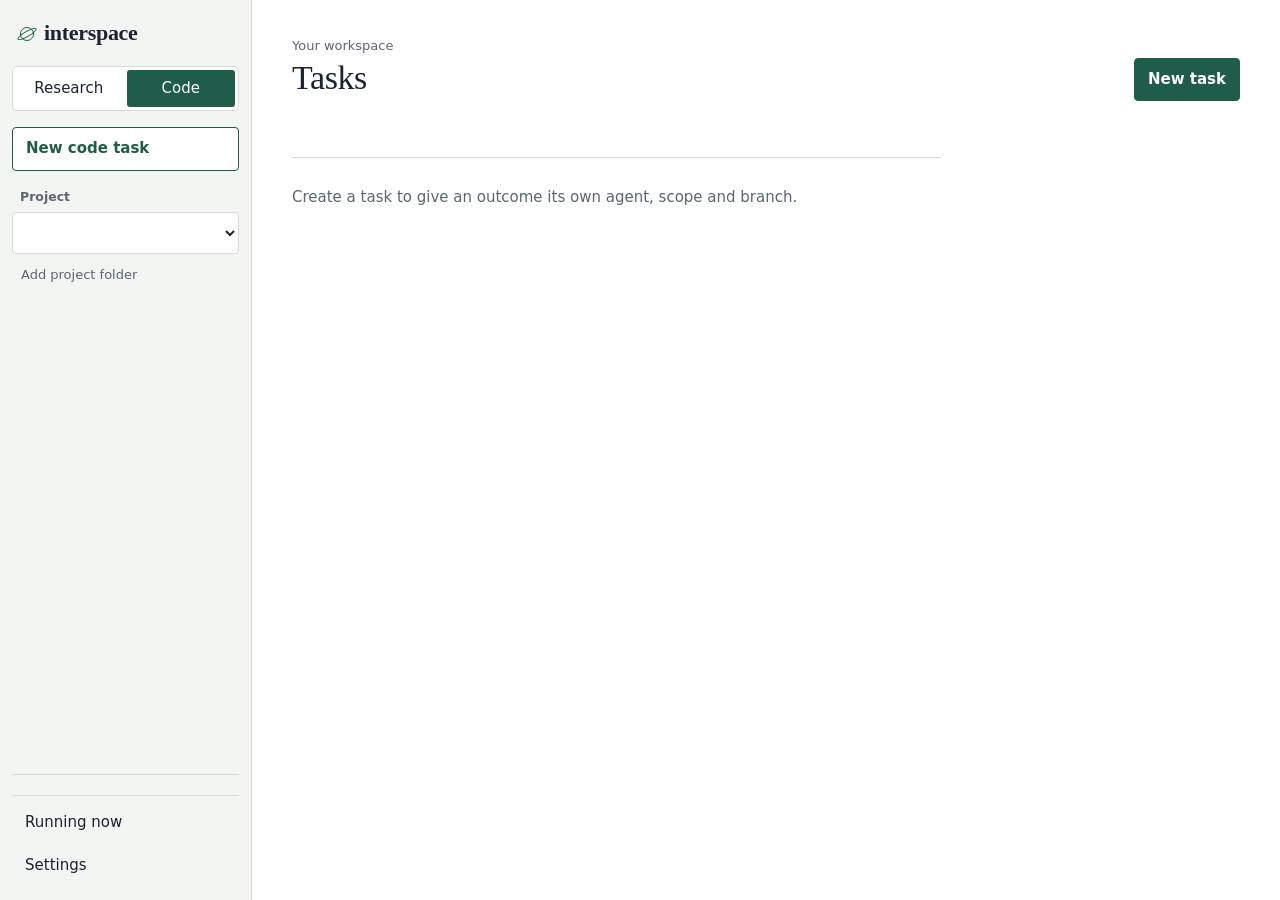
==== app/ui/index.html @ 93d4128e "Use the model and effort dropdowns in New task and the team card" ====
<!doctype html>
<html lang="en"><head><meta charset="utf-8"><meta name="viewport" content="width=device-width,initial-scale=1"><meta http-equiv="Content-Security-Policy" content="default-src 'none'; script-src 'self'; style-src 'self' 'unsafe-inline'; img-src 'self' data:; connect-src 'none'"><title>Interspace</title><link rel="stylesheet" href="desk.css"></head>
<body><div id="ispace"><div class="shell"><aside><div class="brand"><span class="orbit" aria-hidden="true"></span>interspace</div><div class="mode-switch" role="group" aria-label="Workspace mode"><button class="mode" type="button" data-view="research" aria-pressed="false">Research <span id="research-nav-count" class="nav-count"></span></button><button class="mode" type="button" data-view="tasks" aria-pressed="true">Code</button></div><button id="sidebar-new" class="sidebar-new" type="button">New code task</button><div class="project-nav"><label for="project-picker">Project</label><select id="project-picker" aria-label="Selected project"></select><button class="quiet" type="button" data-action="choose">Add project folder</button></div><nav id="sidebar-tasks" class="sidebar-tasks" aria-label="Tasks in this mode"></nav><div class="sidebar-footer"><section id="sidebar-usage" class="sidebar-usage" aria-labelledby="sidebar-usage-title"></section><button class="nav" type="button" data-view="running" aria-pressed="false">Running now <span id="running-count" class="nav-count"></span></button><button class="nav" type="button" data-view="settings" aria-pressed="false">Settings</button></div></aside><main><div class="heading"><div><p id="breadcrumb" class="muted">Your workspace</p><h1 id="heading">Tasks</h1><p id="heading-note" class="muted"></p></div><button id="new-task" class="primary">New task</button></div><div id="error" class="notice error" role="alert" hidden></div><div id="info" class="notice" role="status" hidden></div><div id="auth" class="notice" hidden></div><div id="active-owner" class="notice" hidden><span id="activity" role="status"></span><button id="stop">Stop</button></div>
<section id="task-desk"><div class="section-line"><span id="task-project"></span><span id="task-count" class="muted"></span></div><div id="desk-tasks"></div><p id="desk-empty" class="empty muted">Create a task to give an outcome its own agent, scope and branch.</p></section>
<section id="research-desk" hidden><div class="section-line"><span>Research questions, without a project</span><span id="research-count" class="muted"></span></div><div id="research-tasks"></div><p id="research-empty" class="empty muted">No research tasks yet. Ask a research question: agents search scholarly sources and are told to check what they cite with the citation checker. You get a report, a citation report, and BibTeX for the checked references.</p></section>
<section id="new-task-panel" hidden><p id="new-project" class="muted"></p><form id="new-task-form"><fieldset id="new-kind" class="choice"><legend>What kind of task?</legend><label class="choice-option"><input type="radio" name="new-kind" value="research"><span><strong>Research question</strong><small>No project needed. Agents search scholarly sources and are told to check what they cite; you get a report, a citation report, and BibTeX for the checked references.</small></span></label><label class="choice-option"><input type="radio" name="new-kind" value="project"><span><strong>Project task</strong><small>Agents work in their own copy of a project and commit to a branch you review and merge.</small></span></label></fieldset><fieldset id="new-presets" class="choice presets"><legend>Start from</legend><label class="choice-option"><input type="radio" name="new-preset" value="question"><span><strong>Open question</strong></span></label><label class="choice-option"><input type="radio" name="new-preset" value="literature_review"><span><strong>Literature review</strong></span></label><label class="choice-option"><input type="radio" name="new-preset" value="related_work"><span><strong>Related work</strong></span></label><label class="choice-option"><input type="radio" name="new-preset" value="verify_references"><span><strong>Verify my references</strong></span></label></fieldset><p id="new-mode-note" class="footnote">A task is a conversation with the Orchestrator. It answers you directly, or proposes a team of subagents on your providers that you approve before anything runs. Each agent works in its own copy of the project and commits to an interspace/task-… branch you merge. Next you review the task scope; nothing runs until you approve it.</p><div id="new-agent-fields" class="new-agent-fields"><label for="new-title">Title</label><input id="new-title" maxlength="160" autocomplete="off" placeholder="A short name for this task"><label for="new-agent-project" id="new-agent-project-label">Project</label><select id="new-agent-project"></select><label for="new-provider">Orchestrator provider</label><select id="new-provider"><option value="">Your default</option></select><div id="new-model-slot" class="new-model-slot"></div><p class="footnote">Defaults come from Settings → Providers. Each provider uses your own signed-in account.</p></div><label for="new-goal" id="new-goal-label">First message (optional: it waits in the task’s composer until you approve the scope)</label><textarea id="new-goal" maxlength="6000" placeholder="Describe the outcome you want…"></textarea><div id="new-bib-field" hidden><label for="new-bib">Your references: paste a bibliography, one reference per line, or BibTeX</label><textarea id="new-bib" maxlength="5500" spellcheck="false" placeholder="Vaswani, A. et al. (2017). Attention is all you need. NeurIPS."></textarea></div><details id="new-preview" hidden><summary>The first message the Orchestrator gets</summary><pre id="new-preview-text" class="history-text"></pre></details><p id="new-sources" class="notice" hidden></p><div class="actions"><button id="propose-task" class="primary" type="submit">Review scope</button></div></form><div id="new-agent-scope" class="new-agent-scope" hidden><p id="new-agent-scope-note" class="notice"></p><div id="new-agent-scope-host"></div><p id="new-agent-error" class="error-text" role="alert"></p></div></section>
<section id="task-detail" hidden><button id="back-tasks" class="quiet">← Tasks</button><p id="task-label" class="notice">Earlier task (read-only). It was made with a task mode Interspace no longer runs. Its conversation, plan and result stay readable; nothing here can start work.</p><div id="task-meta" class="muted"></div><p id="task-tokens" class="muted"></p><nav id="task-tabs" class="tabs detail-tabs" aria-label="Task sections"><button data-task-tab="conversation">Conversation</button><button data-task-tab="plan">Plan</button><button data-task-tab="result">Result</button></nav><section id="conversation" hidden><h2 class="visually-hidden">Conversation</h2><div id="transcript" class="transcript"></div></section><section id="plan-section" hidden><h2 class="visually-hidden">Plan</h2><pre id="plan-text" class="history-text" tabindex="0"></pre><p id="plan-empty" class="empty muted">No plan was saved for this task.</p></section><section id="results" hidden><h2 class="visually-hidden">Result</h2><div id="result-body" class="findings"></div><p id="result-empty" class="empty muted">No result was saved for this task.</p></section></section>
<section id="agent-view" hidden><div id="agent-topbar" class="agent-topbar" hidden><p id="agent-topbar-status" class="agent-topbar-status" role="status"></p><button type="button" id="agent-topbar-scope"></button><button type="button" id="agent-topbar-stop" hidden>Stop</button></div><div class="agent-layout"><div class="agent-main"><button id="agent-back" class="quiet" type="button">← Tasks</button><nav id="agent-tabs" class="tabs detail-tabs" aria-label="Task sections"><button type="button" data-agent-tab="conversation" aria-pressed="true">Conversation</button><button type="button" data-agent-tab="report" aria-pressed="false">Report</button><button type="button" data-agent-tab="corpus" aria-pressed="false">Corpus</button><button type="button" data-agent-tab="evidence" aria-pressed="false">Evidence</button><button type="button" data-agent-tab="details" aria-pressed="false">Details</button></nav><div id="agent-scope-note" class="notice scope-note" hidden><span>Approve the scope before the agent can start.</span> <button type="button" id="agent-scope-review" class="quiet">Show scope</button></div><div class="scope-host" id="agent-scope-editor"></div><section id="agent-report" class="report-reader" hidden></section><section id="agent-corpus" class="corpus" hidden></section><section id="agent-evidence" class="evidence" hidden></section><div id="agent-stream" class="stream" role="log" aria-label="Task activity"></div><form id="agent-composer" class="agent-composer"><label for="agent-message">Message the agent</label><div class="composer-box"><textarea id="agent-message" maxlength="6000" rows="3" placeholder="Ask for a change, / for commands, @ to mention a file…"></textarea><ul id="agent-menu" class="composer-menu" hidden></ul></div><div class="composer-actions"><span id="agent-note" class="footnote"></span><button id="agent-send" class="primary" type="submit">Send</button></div></form></div><div id="split-handle" class="split-handle" role="separator" aria-orientation="vertical" aria-label="Resize the conversation" aria-controls="agent-results" tabindex="0" hidden></div><section id="agent-results" class="agent-results" aria-label="Results" hidden></section><section id="agent-details" class="agent-details" aria-labelledby="agent-details-title"><h2 id="agent-details-title" class="visually-hidden">Task details</h2><div class="agent-bar"><div id="agent-head"></div><button id="agent-stop" type="button" hidden>Stop</button></div><div id="agent-scope" class="agent-scope"><h3 class="details-heading">Scope</h3><ul class="scope-chips" aria-label="Task scope"></ul><div class="scope-actions"></div></div><section id="agent-outputs" class="agent-outputs" aria-label="Outputs" hidden></section></section></div></section><section id="running-view" hidden><p id="running-note" class="muted"></p><p id="running-empty" class="empty muted">No agent tasks yet.</p><div id="running-grid" class="running-grid"></div></section><section id="settings" hidden><h2>Project</h2><p id="project-name" class="muted"></p><details id="project-settings" class="panel project-settings" hidden><summary>Project details</summary><form id="project-form" class="metadata-form"><label>Project name<input id="project-name-input" maxlength="64" required></label><label>Brief<textarea id="project-brief" maxlength="1200" placeholder="What are you trying to accomplish?"></textarea></label><label>Priority<select id="project-priority"><option value="high">High</option><option value="normal">Normal</option><option value="low">Low</option></select></label><label>Next action<input id="project-next_action" maxlength="500" placeholder="The next decision or concrete step"></label><div><button class="primary" type="submit">Save project details</button><span id="metadata-status" class="footnote" role="status"></span></div></form></details><section id="providers-settings" class="providers-settings" aria-label="Providers"></section><section id="research-settings" class="providers-settings research-settings" aria-label="Research sources"></section><section id="display-settings" class="providers-settings display-settings" aria-label="Conversation display"></section></section><section id="review-view" hidden></section></main><dialog id="delete-dialog" class="delete-dialog"></dialog></div></div><script src="workspace.js"></script><script src="providers.js"></script><script src="research.js"></script><script src="research-cards.js"></script><script src="corpus.js"></script><script src="reader.js"></script><script src="evidence.js"></script><script src="display.js"></script><script src="sidebar.js"></script><script src="taskmenu.js"></script><script src="team-card.js"></script><script src="stream.js"></script><script src="scope.js"></script><script src="composer.js"></script><script src="agent.js"></script><script src="agent-new.js"></script><script src="review.js"></script><script src="app.js"></script></body></html>
---- app/ui/desk.css ----
:root{color-scheme:light dark;--bg:light-dark(#f3f5f2,#15181c);--leaf:light-dark(#fff,#1c2025);--surface:light-dark(#eaeee8,#1f242a);--subtle:light-dark(#e1ece6,#1d3029);--ink:light-dark(#1c2230,#e4e7e2);--muted:light-dark(#5d6573,#a3aab5);--line:light-dark(#d6dbd4,#2e343b);--accent:light-dark(#1f5c4a,#82c4aa);--on-accent:light-dark(#fff,#0f1f19);--warn:light-dark(#93302a,#f0a196);--serif:ui-serif,'New York',Georgia,serif;--sans:system-ui,-apple-system,BlinkMacSystemFont,sans-serif;--mono:ui-monospace,SFMono-Regular,Menlo,monospace}
@supports not (color:light-dark(white,black)){:root{--bg:#f3f5f2;--leaf:#fff;--surface:#eaeee8;--subtle:#e1ece6;--ink:#1c2230;--muted:#5d6573;--line:#d6dbd4;--accent:#1f5c4a;--on-accent:#fff;--warn:#93302a}@media(prefers-color-scheme:dark){:root{--bg:#15181c;--leaf:#1c2025;--surface:#1f242a;--subtle:#1d3029;--ink:#e4e7e2;--muted:#a3aab5;--line:#2e343b;--accent:#82c4aa;--on-accent:#0f1f19;--warn:#f0a196}}}
*{box-sizing:border-box}[hidden]{display:none!important}body{margin:0;background:var(--bg);color:var(--ink);font:15px/1.55 var(--sans);-webkit-font-smoothing:antialiased}button,input,textarea,select{font:inherit;color:inherit}button{border:1px solid var(--line);background:var(--bg);border-radius:7px;padding:9px 13px;cursor:pointer;text-align:left;transition:border-color .12s,background-color .12s}button:hover{background:var(--surface);border-color:var(--muted)}button:disabled{opacity:.5;cursor:default}button:focus-visible,input:focus-visible,textarea:focus-visible,select:focus-visible,summary:focus-visible{outline:2px solid var(--accent);outline-offset:3px}.primary{background:var(--accent);border-color:var(--accent);color:var(--on-accent)}.primary:hover{background:var(--accent);filter:brightness(.94)}.quiet{border-color:transparent;background:transparent}.shell{display:grid;grid-template-columns:205px minmax(0,1fr);min-height:100vh}aside{display:flex;flex-direction:column;gap:28px;padding:28px 16px;background:var(--surface);border-right:1px solid var(--line);min-width:0;position:sticky;top:0;height:100vh;overflow-y:auto;overscroll-behavior:contain}.brand{font-size:23px;font-weight:550;letter-spacing:-.8px;padding:0 7px;white-space:nowrap}.orbit{display:inline-block;width:16px;height:16px;border:2px solid var(--accent);border-radius:50%;margin-right:10px;position:relative}.orbit:after{content:'';position:absolute;inset:3px -5px;border:1px solid var(--accent);border-radius:50%;transform:rotate(-30deg)}nav{display:grid;gap:5px}.nav{width:100%;background:transparent;border:0}.nav[aria-pressed=true]{background:var(--subtle);color:var(--accent)}.project-nav{display:grid;gap:8px}.project-nav>label{font-size:13px;color:var(--muted);padding-left:9px}.project-nav button{font-size:13px}.sidebar-footer{margin-top:auto}.sidebar-footer p{padding:0 10px;font-size:12px;color:var(--muted)}main{padding:36px 40px;max-width:1280px;min-width:0;width:100%}.heading{display:flex;align-items:center;justify-content:space-between;gap:20px;flex-wrap:wrap;margin-bottom:30px}h1{font-size:30px;font-weight:500;line-height:1.25;letter-spacing:-.6px;margin:4px 0 8px;overflow-wrap:anywhere}h2{font-size:21px;font-weight:500;margin:0 0 12px}h3,h4{font-size:16px;font-weight:550;margin:8px 0}p{margin:7px 0 14px}strong{font-weight:550}.muted,.footnote,.scope,.mono,small{color:var(--muted)}.footnote,.scope,.mono,small{font-size:13px}.mono{overflow-wrap:anywhere}.heading p{margin:0;font-size:13px}.section-line,.panel-head,.actions,.composer-actions{display:flex;align-items:center;justify-content:space-between;gap:12px;flex-wrap:wrap}.section-line{padding:0 0 15px}.desk-task{display:grid;grid-template-columns:minmax(0,1fr) auto;gap:18px;border:0;border-top:1px solid var(--line);border-radius:0;padding:21px 0;width:100%;background:transparent}.desk-task strong{font-size:16px;overflow-wrap:anywhere}.desk-task small{display:block;margin-top:4px}.desk-task span{font-size:13px;color:var(--accent)}.empty{padding:28px 0;border-top:1px solid var(--line)}.notice{padding:12px 15px;background:var(--surface);border-left:3px solid var(--accent);margin:0 0 20px;overflow-wrap:anywhere;font-size:14px}.error{color:var(--warn);border-color:var(--warn);white-space:pre-wrap}#active-owner{display:flex;align-items:center;justify-content:space-between;gap:12px;flex-wrap:wrap}#active-owner button{flex-shrink:0}label{display:block}input,select,textarea{background:var(--bg);border:1px solid var(--line);border-radius:6px;padding:10px;max-width:100%;min-width:0}select{width:100%;text-overflow:ellipsis}textarea{display:block;width:100%;resize:vertical;min-height:125px;padding:13px;margin:9px 0 12px}input[type=number]{width:120px;display:block;margin:7px 0}#new-task-panel{max-width:760px}#new-task-form{margin-top:25px}#new-task-form .actions{justify-content:flex-start}#back-tasks{margin:-8px 0 20px -10px}#task-meta{font-size:13px}.tabs{display:flex;gap:8px;flex-wrap:wrap;margin:18px 0}.tabs button{font-size:13px}.tabs button[aria-pressed=true]{background:var(--subtle);color:var(--accent);border-color:var(--accent)}.detail-tabs{gap:24px;border-bottom:1px solid var(--line);margin:15px 0 25px}.detail-tabs button{border:0;border-bottom:2px solid transparent;border-radius:0;background:transparent;padding:9px 0 12px;font-size:15px}.detail-tabs button[aria-pressed=true]{border-bottom-color:var(--accent);background:transparent}.allowance{display:flex;align-items:center;gap:12px;flex-wrap:wrap;margin-bottom:24px}.allowance input{margin:0;width:100px}.plan{overflow-wrap:anywhere}.assignment,.finding,.task,.event{padding:17px 0;border-top:1px solid var(--line);overflow-wrap:anywhere}.assignment p{margin-bottom:8px}.transcript{display:grid;gap:22px;margin:20px 0 28px;overflow-wrap:anywhere}.message{white-space:pre-wrap}.message small{display:block;margin-bottom:5px}.message.user{padding:14px 17px;background:var(--surface);border-radius:6px}.composer-actions{align-items:flex-start}.composer-actions .footnote{max-width:75%}.citation{display:block;max-width:100%;margin:8px 0;font:13px/1.6 ui-monospace,SFMono-Regular,monospace;overflow-wrap:anywhere}.scope{display:grid;gap:7px;margin:15px 0}.findings{overflow-wrap:anywhere}details{border-top:1px solid var(--line);padding-top:16px;margin:20px 0}summary{cursor:pointer;font-weight:500}.metadata-form{display:grid;gap:15px;padding-top:20px;max-width:760px}.metadata-form label{display:grid;gap:6px;font-size:14px}.metadata-form textarea{margin:0;min-height:85px}.connection{margin-top:30px;border-top:1px solid var(--line);padding-top:24px}.usage{font-size:13px;overflow-wrap:anywhere}
@media(max-width:900px){.shell{grid-template-columns:170px minmax(0,1fr)}aside{padding:25px 10px}.brand{font-size:21px}main{padding:30px 25px}.detail-tabs{gap:18px}}
@media(max-width:600px){.shell{grid-template-columns:1fr}aside{position:static;height:auto;overflow:visible;padding:17px 18px;gap:15px;border-right:0;border-bottom:1px solid var(--line)}aside nav{display:flex;flex-wrap:wrap}aside .nav{width:auto}.project-nav{grid-template-columns:minmax(0,1fr) auto;align-items:center}.project-nav>label{grid-column:1/-1;padding:0}.sidebar-footer{margin:0}.sidebar-footer p{display:none}main{padding:25px 18px}.heading{margin-bottom:25px}h1{font-size:27px}.detail-tabs{gap:17px}.detail-tabs button{font-size:14px}.desk-task{grid-template-columns:1fr;gap:7px}.actions{justify-content:flex-start}.composer-actions .footnote{max-width:100%}}
@media(prefers-reduced-motion:reduce){button{transition:none}}@media(pointer:coarse){button,select{min-height:44px}textarea,input{font-size:16px}}

.connection .actions{justify-content:flex-start}

/* Earlier tasks: saved conversation, plan and result text, read-only. */
.history-text{white-space:pre-wrap;overflow-wrap:anywhere;font:inherit;margin:0}#task-label{margin-bottom:12px}#new-mode-note{margin-bottom:20px}

/* Agent shell: chat-first stream, cards, scope chips, composer and running columns. Static states only: no activity animation. */
.visually-hidden{position:absolute;width:1px;height:1px;overflow:hidden;clip:rect(0 0 0 0);white-space:nowrap}
#agent-back{margin:-8px 0 14px -10px}.agent-bar{display:flex;align-items:flex-start;justify-content:space-between;gap:12px;flex-wrap:wrap}.agent-bar>div{min-width:0}.agent-status{font-weight:550;margin:0 0 2px}.agent-budget{margin:0 0 6px}
.agent-scope{border-top:1px solid var(--line);border-bottom:1px solid var(--line);padding:12px 0;margin:12px 0 22px}.scope-chips{list-style:none;display:flex;flex-wrap:wrap;gap:6px;margin:0;padding:0}.chip{font-size:13px;padding:3px 10px;border:1px solid var(--line);border-radius:999px;background:var(--surface);overflow-wrap:anywhere;max-width:100%}.chip.ok{border-color:var(--accent);color:var(--accent)}.chip.warn{border-color:var(--warn);color:var(--warn)}.scope-actions{display:flex;gap:10px;flex-wrap:wrap;align-items:center;margin-top:10px}.scope-actions:empty{display:none}
.scope-editor{display:grid;gap:14px;margin-top:16px;max-width:760px}.scope-editor fieldset{border:1px solid var(--line);border-radius:7px;padding:12px 14px;display:grid;gap:10px;min-width:0}.scope-editor legend{font-weight:550;padding:0 4px;overflow-wrap:anywhere}.field{display:grid;gap:4px;min-width:0}.field label{font-size:14px}.scope-editor textarea{min-height:0;margin:0;font:13px/1.5 ui-monospace,SFMono-Regular,monospace}.scope-editor select{max-width:320px}.scope-editor input[type=number]{margin:0}.error-text{color:var(--warn);overflow-wrap:anywhere}.error-text:empty{display:none}
.stream{display:grid;gap:14px;margin:0 0 24px;overflow-wrap:anywhere;min-width:0}.stream>*{min-width:0;margin:0}.stream .message.user{justify-self:end;max-width:85%}.stream .message.pending{opacity:.75}.md p{margin:0 0 8px}.md p:last-child{margin-bottom:0}.md code{font:13px ui-monospace,SFMono-Regular,monospace;background:var(--surface);padding:1px 4px;border-radius:4px}.code-block{white-space:pre;overflow:auto;max-width:100%;padding:12px;background:var(--surface);border:1px solid var(--line);border-radius:6px}.code-block code{background:none;padding:0}
.card{border:1px solid var(--line);border-radius:8px;padding:12px 14px;background:var(--bg);display:grid;gap:8px;min-width:0}.card>*{margin:0;min-width:0}.card h3{margin:0}.card-head{display:flex;flex-wrap:wrap;align-items:baseline;gap:6px 10px;min-width:0}.card-head strong{flex:1 1 200px;min-width:0;overflow-wrap:anywhere}.badge{font-size:12px;color:var(--muted);text-transform:uppercase;letter-spacing:.04em}.state{font-size:13px;color:var(--muted)}.state.error,.state.failed,.state.denied{color:var(--warn)}.state.ok{color:var(--accent)}.command{font:13px/1.5 ui-monospace,SFMono-Regular,monospace;color:var(--ink)}
.tool-output,.diff-patch{white-space:pre;max-width:100%;max-height:320px;overflow:auto;margin:0;padding:10px 12px;background:var(--surface);border:1px solid var(--line);border-radius:6px;font:12.5px/1.55 ui-monospace,SFMono-Regular,monospace;tab-size:4}.diff{display:grid;gap:8px;min-width:0}.diff-files{list-style:none;margin:0;padding:0;display:grid;gap:4px}.diff-files li{display:flex;flex-wrap:wrap;gap:4px 12px;font-size:13px;min-width:0}.diff-count{font:13px ui-monospace,SFMono-Regular,monospace}.diff-line{display:block}.diff-line.add{background:light-dark(#e7f6ec,#163322)}.diff-line.del{background:light-dark(#fdecea,#3a1d1b)}.diff-line.hunk,.diff-line.meta{color:var(--muted)}
.pairs{display:grid;grid-template-columns:max-content minmax(0,1fr);gap:2px 12px;font-size:13px;margin:0}.pairs dt{color:var(--muted)}.pairs dd{margin:0;font-family:ui-monospace,SFMono-Regular,monospace;overflow-wrap:anywhere;min-width:0}
.card.ask{border-color:var(--accent);background:var(--subtle)}.card.ask .actions{justify-content:flex-start}.answered{font-weight:550}.ask-reply{min-height:70px;margin:0;flex:1 1 100%}.card.error-card{border-color:var(--warn)}.row-event{font-size:13px;color:var(--muted);border-left:2px solid var(--line);padding-left:10px}.row-event.unsupported,.row-event.gap{border-color:var(--warn)}.link-button{justify-self:start;font-size:13px}.plan-steps{margin:0;padding-left:20px}.plan-steps li{margin:2px 0}.reasoning summary{font-size:14px}
.agent-composer{position:sticky;bottom:0;background:var(--bg);border-top:1px solid var(--line);padding:12px 0 16px}.composer-box{position:relative}.agent-composer textarea{min-height:80px;margin:8px 0 10px}.composer-menu{position:absolute;left:0;right:0;bottom:calc(100% - 4px);list-style:none;margin:0;padding:4px;background:var(--bg);border:1px solid var(--line);border-radius:8px;box-shadow:0 6px 24px rgba(0,0,0,.14);max-height:260px;overflow:auto;z-index:2}.composer-menu li{display:flex;justify-content:space-between;gap:12px;padding:6px 10px;border-radius:5px;cursor:pointer;min-width:0}.composer-menu li span{min-width:0;overflow-wrap:anywhere}.composer-menu li[aria-selected=true]{background:var(--subtle);color:var(--accent)}
.running-grid{display:grid;grid-template-columns:repeat(auto-fill,minmax(min(100%,340px),1fr));gap:18px;align-items:start}.task-column{border:1px solid var(--line);border-radius:8px;padding:14px;display:grid;gap:10px;min-width:0}.task-column h2{font-size:17px;margin:0;overflow-wrap:anywhere}.task-column .actions{justify-content:flex-start}.stream.compact{max-height:520px;overflow:auto;margin:0;gap:10px}.stream.compact .message.user{max-width:100%}
@supports not (color:light-dark(white,black)){.diff-line.add{background:#e7f6ec}.diff-line.del{background:#fdecea}@media(prefers-color-scheme:dark){.diff-line.add{background:#163322}.diff-line.del{background:#3a1d1b}}}
@media(max-width:600px){.stream .message.user{max-width:100%}.pairs{grid-template-columns:1fr}}
.new-agent-fields{display:grid;gap:6px;margin:0 0 14px;max-width:560px}.new-agent-fields input,.new-agent-fields select{width:100%;margin:0 0 8px}.new-model-slot{display:grid;gap:6px}.new-agent-fields .footnote{margin:0}.new-agent-scope{margin-top:25px}.new-agent-scope .scope-editor{margin-top:0}
/* Multi-provider: provider badges, team proposals, subagents, grouped Running view, Settings → Providers. */
.provider-badge{display:inline-block;font-size:12px;line-height:1.5;padding:0 8px;border:1px solid var(--accent);border-radius:999px;color:var(--accent);background:var(--subtle);white-space:nowrap;vertical-align:baseline;max-width:100%;overflow:hidden;text-overflow:ellipsis}
.runtime-line .provider-badge,.desk-task small .provider-badge,#new-agent-scope-note .provider-badge{margin:0 2px}
.card.team{border-color:var(--accent)}
.team-summary{white-space:pre-wrap;overflow-wrap:anywhere}
.team-members,.child-rows,.provider-list{list-style:none;margin:0;padding:0;display:grid;gap:10px;min-width:0}
.team-member{border:1px solid var(--line);border-radius:8px;padding:10px 12px;display:grid;gap:6px;min-width:0;background:var(--bg)}
.team-member.removed{opacity:.6;border-style:dashed}
.team-member>*{margin:0;min-width:0}
.team-member .quiet{justify-self:start;font-size:13px;padding:5px 9px}
.member-head{display:flex;flex-wrap:wrap;align-items:baseline;gap:4px 10px;min-width:0}
.member-head h4{margin:0}
.member-fields{display:grid;grid-template-columns:repeat(auto-fit,minmax(min(100%,160px),1fr));gap:8px}
.member-brief{min-height:64px;margin:0}
.marker{font-size:12px;color:var(--muted);overflow-wrap:anywhere}
.marker.suggested{color:var(--accent)}
.marker.removed-tag{color:var(--warn)}
.decline-note{flex:1 1 100%;min-width:0}
.decline-note textarea{min-height:60px;margin:6px 0 0}
.card.subagent .actions{justify-content:flex-start}
.card.subagent .actions button{font-size:13px;padding:6px 10px}
.stream.nested{border-left:2px solid var(--line);padding-left:12px;margin:4px 0 0}
.child-row{display:flex;flex-wrap:wrap;align-items:baseline;gap:4px 10px;border-top:1px solid var(--line);padding-top:8px;min-width:0}
.child-row .quiet{margin-left:auto;font-size:13px;padding:4px 8px}
.providers-settings{margin-top:30px;display:grid;gap:12px;max-width:820px}
.providers-settings h2{margin:0}
.provider-item{border:1px solid var(--line);border-radius:8px;padding:12px 14px;display:grid;gap:6px;min-width:0}
.provider-item>*{margin:0}
.provider-item .actions{justify-content:flex-start}
.provider-head{display:flex;flex-wrap:wrap;align-items:baseline;gap:4px 12px}
.provider-state{font-size:14px;overflow-wrap:anywhere}
.provider-state.signed_in{color:var(--accent)}
.provider-state.error,.provider-state.missing_cli{color:var(--warn)}
.sign-in-steps{background:var(--surface);border-left:3px solid var(--accent);padding:8px 12px}
.sign-in-steps p{margin:4px 0}
.select-all{user-select:all;overflow-wrap:anywhere}
.device-code{font-size:20px;letter-spacing:.12em;color:var(--ink)}
.routing-form{display:grid;gap:10px;margin-top:10px}
.routing-form>*{margin:0}
.routing-form .actions{justify-content:flex-start}
.route-grid{display:grid;gap:10px}
.route-row{display:grid;grid-template-columns:minmax(0,1.2fr) repeat(3,minmax(0,1fr));gap:8px 12px;align-items:end;border-top:1px solid var(--line);padding-top:10px}
.route-role{display:grid;align-self:center}
@media(max-width:700px){.route-row{grid-template-columns:minmax(0,1fr)}}
.marker.changed{color:var(--ink);font-weight:600}
.sub-activity{margin:0;font-size:14px;overflow-wrap:anywhere;white-space:pre-wrap;color:var(--ink)}
.merged-line{margin:0;font-size:14px;color:var(--accent);overflow-wrap:anywhere}
.interrupted-note{margin:6px 0 0;border-left:3px solid var(--warn);background:var(--surface);padding:8px 12px;overflow-wrap:anywhere}
.review-back{justify-self:start}

/* Research workspace: Research entry, task kinds and presets, research sources, paper lists, citation report, outputs.
   Status is said in words; colour only repeats it. */
.research-nav .nav{display:flex;justify-content:space-between;align-items:center;gap:8px}
.nav-count{font-size:12px;color:var(--muted)}
.choice{border:0;padding:0;margin:0 0 18px;display:grid;gap:8px;min-width:0}
.choice legend{font-size:14px;color:var(--muted);padding:0;margin-bottom:6px}
.choice-option{display:flex;gap:10px;align-items:flex-start;padding:10px 12px;border:1px solid var(--line);border-radius:7px;cursor:pointer;min-width:0}
.choice-option:has(input:checked){border-color:var(--accent);background:var(--subtle)}
.choice-option:has(input:disabled){opacity:.55;cursor:default}
.choice-option input{margin-top:5px;flex-shrink:0}
.choice-option span{display:grid;gap:2px;min-width:0;overflow-wrap:anywhere}
.choice-option small{font-size:13px}
.presets{grid-template-columns:repeat(auto-fill,minmax(170px,1fr))}
.presets .choice-option{padding:8px 12px}
#new-bib{font:13px/1.5 ui-monospace,SFMono-Regular,monospace}
#new-preview{margin:4px 0 16px}
#new-preview pre{font-size:13px;color:var(--muted)}
.research-sources .key-row{display:flex;gap:8px;flex-wrap:wrap;margin-top:4px}
.research-sources .key-row input{flex:1 1 220px;width:auto}
.research-key{margin:6px 0}
.research-key label{font-size:14px}
.source-need{font-size:13px;color:var(--muted)}
.ext-link{color:var(--accent);overflow-wrap:anywhere}
.research-settings{margin-top:32px}
.research-query{font-size:14px;overflow-wrap:anywhere}
.paper-list,.reference-list{list-style:none;margin:0;padding:0;display:grid;gap:0}
.paper,.reference{border-top:1px solid var(--line);padding:9px 0;display:grid;gap:3px;min-width:0;overflow-wrap:anywhere}
.paper:first-child,.reference:first-child{border-top:0}
.paper p,.reference p{margin:0}
.paper-title{display:flex;flex-wrap:wrap;gap:4px 10px;align-items:baseline;font-weight:550}
.paper-meta{font-size:14px}
.paper-facts{display:flex;flex-wrap:wrap;gap:4px 12px;align-items:center}
.source-badges{display:inline-flex;flex-wrap:wrap;gap:4px}
.source-badge{font-size:12px;padding:0 7px;border:1px solid var(--line);border-radius:999px;background:var(--surface)}
.paper-flag{font-size:12px;font-weight:550;text-transform:uppercase;letter-spacing:.04em}
.paper-flag.retracted,.reference.retracted .reference-status,.reference.mismatch .reference-status,.reference.not-found .reference-status,.reference.unknown .reference-status{color:var(--warn)}
.reference.verified .reference-status{color:var(--accent)}
.reference.unchecked .reference-status{color:var(--muted)}
.paper-abstract{margin:4px 0 0;padding-top:6px}
.citation-summary{list-style:none;margin:0;padding:0;display:flex;flex-wrap:wrap;gap:6px 16px;font-size:14px}
.citation-summary .verified strong{color:var(--accent)}
.citation-summary :is(.mismatch,.not-found,.retracted,.unknown) strong{color:var(--warn)}
.retracted-alert{margin:0;padding:6px 10px;border-left:3px solid var(--warn);color:var(--warn);font-weight:600}
.reference .reference-number{color:var(--muted)}
.link-host{color:var(--muted);font-size:.9em;overflow-wrap:anywhere}
.reference-input{font-size:14px}
.agent-outputs{border-bottom:1px solid var(--line);padding:0 0 14px;margin:-8px 0 22px}
.agent-outputs h2{font-size:17px;margin:0 0 4px}
.output-list{list-style:none;margin:0;padding:0;display:grid;gap:10px}
.output-item{display:grid;gap:6px;min-width:0}
.output-item .actions{justify-content:flex-start}
.output-head{display:flex;flex-wrap:wrap;gap:4px 12px;align-items:baseline}
.output-body{border:1px solid var(--line);border-radius:8px;padding:12px 14px;min-width:0;overflow-wrap:anywhere}
.output-text{white-space:pre-wrap;overflow-wrap:anywhere;margin:0;max-height:480px;overflow:auto;font:12.5px/1.55 ui-monospace,SFMono-Regular,monospace}
.report-md h3,.report-md h4,.report-md h5,.report-md h6{margin:14px 0 6px}
.report-md ul,.report-md ol{margin:0 0 8px;padding-left:22px}
.report-md blockquote{margin:0 0 8px;padding-left:12px;border-left:3px solid var(--line);color:var(--muted)}
.research-usage{margin:0 0 6px}
.sub-citation{border-top:1px solid var(--line);padding-top:10px;display:grid;gap:8px;min-width:0}.sub-citation>*{margin:0;min-width:0}

/* Reading room (docs/superpowers/specs/2026-11-20-reading-room-look-design.md): the page is archival board, reading
   surfaces are leaf, reading text is set in the system serif and references carry a numbered margin. Status is said
   in words; the margin colour only repeats it. */
body{background:var(--leaf)}
aside{background:var(--bg)}
.brand{font:600 22px/1 var(--serif);letter-spacing:-.3px}
.orbit{width:14px;height:14px;border-width:1.5px;vertical-align:-1px}
button,input,select,textarea{border-radius:4px;background:var(--leaf)}
aside button,aside select{background:transparent}
.nav{border-radius:4px;color:var(--ink)}
.nav[aria-pressed=true]{background:var(--subtle);color:var(--accent);font-weight:550}
.primary{font-weight:550}
h1{font:500 34px/1.15 var(--serif);letter-spacing:-.4px;margin:2px 0 8px}
h2{font:500 21px/1.3 var(--serif);letter-spacing:-.1px}
.task-column h2,.agent-outputs h2{font:500 17px/1.3 var(--serif)}
#breadcrumb{font-size:13px;margin:0}
.desk-task strong{font:500 18px/1.35 var(--serif)}
.desk-task span{font-size:13px}
.empty{font-size:15px;max-width:68ch}
.notice{background:var(--bg);border-radius:0 4px 4px 0}
.card,.task-column,.team-member,.provider-item,.output-body,.scope-editor fieldset,.composer-menu{border-radius:4px;background:var(--leaf)}
.badge,.paper-flag{text-transform:none;letter-spacing:0;font-size:12px}
.paper-flag{font-weight:600}
.chip,.provider-badge,.source-badge{border-radius:3px}
.source-badge{background:var(--bg)}
.message.user{background:var(--bg);border-radius:4px}
.agent-composer{background:var(--leaf)}

/* Reading measure: conversation, reports and forms read at about 70 characters. */
.stream,.agent-scope,.agent-composer,.agent-outputs,.transcript,#new-task-panel,.metadata-form{max-width:820px}
.stream .message.assistant .md,.report-md,.message.assistant .history-text{font:16px/1.65 var(--serif);max-width:70ch}
.report-md h3,.report-md h4{font-family:var(--serif);font-weight:600}
.stream .message small{font-size:12px}
.md code,.code-block,.tool-output,.diff-patch,.output-text,.command,.citation,.pairs dd,.diff-count,.mono{font-family:var(--mono)}

/* Bibliography: papers and references are numbered in a left margin. */
.paper-list{counter-reset:paper}
.paper{counter-increment:paper;grid-template-columns:2rem minmax(0,1fr);column-gap:12px;row-gap:2px;padding:12px 0}
.paper>*{grid-column:2}
.paper::before{content:counter(paper);grid-column:1;grid-row:1/span 4;text-align:right;font:500 15px/1.5 var(--serif);color:var(--muted)}
.paper-title{font:600 16px/1.45 var(--serif)}
.paper-title a,.reference-match a{color:var(--ink);text-decoration-color:var(--line);text-underline-offset:3px}
.paper-title a:hover,.reference-match a:hover{color:var(--accent);text-decoration-color:currentColor}
.paper-meta{color:var(--muted)}
.reference{--status:var(--muted);grid-template-columns:3.5rem minmax(0,1fr);column-gap:16px;row-gap:0;padding:14px 0}
.reference>*{grid-column:2}.reference>*+*{margin-top:3px}
.reference.verified{--status:var(--accent)}
.reference:is(.mismatch,.not-found,.retracted,.unknown){--status:var(--warn)}
.reference-number{grid-column:1;grid-row:1/span 6;align-self:stretch;margin:0;padding-right:12px;border-right:2px solid var(--status);text-align:right;font:500 22px/1.1 var(--serif);color:var(--status);font-variant-numeric:lining-nums}
.reference-input{font:15px/1.6 var(--serif)}
.citation-summary{gap:6px 22px}
.citation-summary strong{font:600 19px/1 var(--serif);margin-right:2px}
.retracted-alert{background:var(--bg)}
@media(max-width:600px){h1{font-size:27px}.paper{grid-template-columns:1.5rem minmax(0,1fr);column-gap:8px}.reference{grid-template-columns:2.5rem minmax(0,1fr);column-gap:10px}.reference-number{font-size:18px;padding-right:8px}}

/* Corpus tab (docs/superpowers/specs/2026-11-20-task-corpus-design.md): unverified references first, then the
   task's papers as a numbered bibliography whose margin colour repeats each paper's verdict in words. */
#agent-tabs{margin:0 0 22px}
.corpus{max-width:820px;display:grid;gap:14px;min-width:0}.corpus>*{margin:0;min-width:0}
.corpus-summary{font:500 17px/1.4 var(--serif)}
.corpus-unverified{border:1px solid var(--warn);border-radius:4px;padding:12px 16px;display:grid;gap:6px;background:var(--leaf)}
.corpus-unverified h3{margin:0;color:var(--warn);font:600 16px/1.4 var(--serif)}.corpus-unverified>p{margin:0}
.corpus-tools{display:flex;flex-wrap:wrap;gap:10px 16px;align-items:center}
.corpus-search{flex:1 1 260px;min-width:0}.corpus-search input{width:100%}
.corpus-sort{display:flex;align-items:center;gap:8px;font-size:14px;color:var(--muted)}.corpus-sort select{width:auto}
.corpus-filters{display:flex;flex-wrap:wrap;gap:6px}.corpus-filters button{font-size:13px;padding:5px 11px}
.corpus-filters button[aria-pressed=true]{background:var(--subtle);color:var(--accent);border-color:var(--accent)}
.corpus-list .paper{border-left:0}
.corpus-paper{--verdict:var(--line)}.corpus-paper.is-verified{--verdict:var(--accent)}.corpus-paper.is-retracted{--verdict:var(--warn)}
.corpus-paper::before{border-right:2px solid var(--verdict);padding-right:8px;align-self:stretch}
.corpus-list .paper{grid-template-columns:2.5rem minmax(0,1fr)}
.paper-verdict{font:600 12px/1.6 var(--sans);color:var(--muted);margin-left:auto}
.is-verified .paper-verdict{color:var(--accent)}.is-retracted .paper-verdict{color:var(--warn)}
.corpus-found{margin:2px 0 0}
@media(max-width:600px){.corpus-list .paper{grid-template-columns:1.75rem minmax(0,1fr)}.paper-verdict{margin-left:0;flex-basis:100%}}
.corpus-unverified .reference{grid-template-columns:minmax(0,1fr);border-left:2px solid var(--warn);padding:10px 0 10px 12px}.corpus-unverified .reference+.reference{margin-top:8px}

/* Wide windows and full screen: the content column is centred, the page heading keeps New task beside the title,
   and a task view is one aligned column (heading, scope, tabs, conversation and composer share one width).
   The Conversation | Corpus tabs stay pinned at the top while the page scrolls. */
main{margin-inline:auto}
.heading{flex-wrap:nowrap;align-items:flex-start}.heading>div{flex:1 1 auto;min-width:0}.heading>button{flex:0 0 auto;margin-top:22px}
main:has(#agent-view:not([hidden])){max-width:1400px}
#agent-view .stream,#agent-view .agent-scope,#agent-view .agent-composer,#agent-view .agent-outputs,#agent-view .corpus{max-width:none}
#agent-tabs{position:sticky;top:0;z-index:3;background:var(--leaf);margin:0 0 22px;padding-top:6px}
@media(max-width:600px){.heading{flex-wrap:wrap}.heading>button{margin-top:0}}
.corpus-unverified .reference>*{grid-column:1}

/* Task details (2026-11-20-details-panel-and-display-design.md): the task's controls are a margin note beside the
   conversation: a sticky column set off by one hairline, same leaf ground, quieter type. Below 1100px it is the
   Details tab. */
.agent-layout{display:grid;grid-template-columns:minmax(0,1fr) 340px;gap:0 44px;align-items:start}
.agent-main{min-width:0}
.agent-details{position:sticky;top:0;max-height:100vh;overflow:auto;overscroll-behavior:contain;padding:22px 0 28px 26px;border-left:1px solid var(--line);display:grid;gap:22px;min-width:0}
.agent-details>*{margin:0;min-width:0}
.agent-details .agent-bar{display:grid;grid-template-columns:minmax(0,1fr) auto;gap:10px;align-items:start}
.agent-details .agent-bar>div{min-width:0}
.agent-details .agent-status{font:600 16px/1.35 var(--serif)}
.agent-details .footnote{font-size:12.5px;line-height:1.5}
.agent-details .runtime-line .provider-badge{margin:0 2px}
.agent-details .agent-scope{border:0;padding:0;margin:0}
.details-heading{font:600 15px/1.3 var(--serif);margin:0 0 10px}
.agent-details .agent-outputs{border:0;padding:0;margin:0}
.agent-details .agent-outputs h2{font:600 15px/1.3 var(--serif);margin:0 0 4px}
.agent-details .output-head{display:grid;gap:0}
.agent-details .chip{font-size:12px}
.scope-note{display:flex;flex-wrap:wrap;align-items:center;gap:8px 12px;border-left-color:var(--warn);margin:0 0 18px}
.scope-note span{flex:1 1 220px}
#agent-scope-editor:not(:empty){border:1px solid var(--line);border-radius:4px;padding:4px 16px 16px;margin:0 0 22px}
#agent-scope-editor .scope-editor{max-width:none}
@media(max-width:1099px){
 main:has(#agent-view:not([hidden])){max-width:1000px}
 .agent-layout{grid-template-columns:minmax(0,1fr)}
 .agent-details{position:static;max-height:none;overflow:visible;border-left:0;padding:0}
}

/* Conversation display (2026-11-20-details-panel-and-display-design.md): a summarised search is one quiet line,
   not a card; a reasoning summary reads as a marginal aside in the serif. */
.card.research-line{border:0;border-left:2px solid var(--line);border-radius:0;padding:2px 0 2px 12px;gap:2px;background:transparent}
.research-line-text{font-size:14px;color:var(--muted);overflow-wrap:anywhere}
.card.research-line .link-button{font-size:12.5px;padding:2px 0;border:0;background:transparent;color:var(--accent)}
.card.reasoning-card{border:0;border-left:2px solid var(--line);border-radius:0;padding:2px 0 2px 12px;background:transparent}
.reasoning-summary{font:italic 15px/1.6 var(--serif);color:var(--muted);max-width:70ch}
.reasoning-label{font-style:normal;margin-right:4px}
.reasoning-card details{border:0;padding:0;margin:2px 0 0}.reasoning-card summary{font-size:12.5px;color:var(--accent)}
.display-form{display:grid;gap:14px}
.display-choice{border:1px solid var(--line);border-radius:4px;padding:10px 14px 12px;display:grid;gap:6px;min-width:0}
.display-choice legend{font-weight:550;padding:0 4px}
.display-choice .footnote{margin:0}
.display-options{display:flex;flex-wrap:wrap;gap:6px 18px}
.display-option{display:flex;align-items:center;gap:6px;font-size:14px}
.display-status:empty{display:none}

/* Report reader (2026-11-20-report-reader-design.md): the report reads like a paper at a 68ch measure; its references
   carry the checker's verdict in the same coloured margin as the Corpus. */
.report-reader{display:grid;gap:14px;min-width:0}.report-reader>*{margin:0;min-width:0}
.report-reader:focus{outline:none}
.reader-bar{display:flex;flex-wrap:wrap;align-items:center;justify-content:space-between;gap:8px 16px;padding-bottom:12px;border-bottom:1px solid var(--line)}
.reader-file{margin:0;font-size:13px;color:var(--muted)}.reader-file strong{color:var(--ink);font-weight:550}
.reader-summary{color:var(--muted)}
.report-reader .reader-text{font:17px/1.7 var(--serif);max-width:68ch}
.reader-text h3{font:600 24px/1.3 var(--serif);margin:28px 0 10px}.reader-text h3:first-child{margin-top:4px}
.reader-text h4{font:600 19px/1.35 var(--serif);margin:24px 0 8px}.reader-text h5,.reader-text h6{font:600 17px/1.4 var(--serif);margin:20px 0 6px}
.reader-text p{margin:0 0 14px}.reader-text li{margin:0 0 6px}
.cite-link{color:var(--accent);text-decoration:none;font-variant-numeric:lining-nums;padding:0 1px}
.cite-link:hover,.cite-link:focus-visible{text-decoration:underline}
.reader-text ol:has(.report-reference),.reader-text ul:has(.report-reference){list-style:none;padding-left:0}
.report-reference{--verdict:var(--line);position:relative;border-left:2px solid var(--verdict);padding:6px 0 6px 14px;margin:0 0 10px;font-size:15.5px;line-height:1.6;scroll-margin:120px}
.report-reference:focus{outline:2px solid var(--accent);outline-offset:3px}
.report-reference.is-verified{--verdict:var(--accent)}.report-reference:is(.is-retracted,.is-not-verified){--verdict:var(--warn)}
.report-verdict{display:block;font:600 12px/1.5 var(--sans);color:var(--muted)}
.is-verified .report-verdict{color:var(--accent)}.report-reference:is(.is-retracted,.is-not-verified) .report-verdict{color:var(--warn)}
.report-back{display:inline-block;margin-left:10px;font:12.5px var(--sans);color:var(--accent)}

/* Scrollbars: the window, the sidebar and the Task details panel can all scroll, and the default bars sat side by
   side. One quiet style everywhere: a thin rounded thumb in the rule colour on no track. The sidebar's and the
   panel's own bars appear only while the pointer is over them, so only the window's bar stands at the edge. */
::-webkit-scrollbar{width:11px;height:11px}
::-webkit-scrollbar-track,::-webkit-scrollbar-corner{background:transparent}
::-webkit-scrollbar-thumb{background-color:var(--line);border:3px solid transparent;border-radius:6px;background-clip:padding-box}
::-webkit-scrollbar-thumb:hover{background-color:var(--muted)}
aside::-webkit-scrollbar-thumb,.agent-details::-webkit-scrollbar-thumb{background-color:transparent}
aside:hover::-webkit-scrollbar-thumb,.agent-details:hover::-webkit-scrollbar-thumb,aside:focus-within::-webkit-scrollbar-thumb,.agent-details:focus-within::-webkit-scrollbar-thumb{background-color:var(--line)}
.agent-details{scrollbar-gutter:stable;padding-right:4px}

/* Split reader (2026-11-20-split-reader-design.md): research tasks in wide windows show the conversation and the
   results side by side. The page stops scrolling; each column scrolls on its own, the conversation's bar at its
   border and the results' bar at the window edge, so no two bars stand together. */
body:has(#agent-view.split:not([hidden])){overflow:hidden}
main:has(#agent-view.split:not([hidden])){max-width:none;height:100vh;box-sizing:border-box;display:flex;flex-direction:column;padding:18px 0 0}
main:has(#agent-view.split:not([hidden])) .heading{padding:0 40px 0 32px;margin-bottom:4px}
main:has(#agent-view.split:not([hidden])) h1{font-size:22px;line-height:1.25;letter-spacing:-.1px;margin:0}
main:has(#agent-view.split:not([hidden])) #new-task{display:none}
main:has(#agent-view.split:not([hidden])) #error,main:has(#agent-view.split:not([hidden])) #auth,main:has(#agent-view.split:not([hidden])) #active-owner{margin:0 40px 10px 32px}
#agent-view.split{flex:1;min-height:0;display:flex;flex-direction:column}
.agent-topbar{display:flex;flex-wrap:wrap;align-items:center;gap:8px 14px;padding:4px 40px 12px 32px;border-bottom:1px solid var(--line)}
.agent-topbar #agent-back{margin:0 6px 0 -10px}
.agent-topbar-status{margin:0;flex:1 1 240px;font-size:13px;color:var(--muted);min-width:0}
.agent-topbar button{font-size:14px;padding:7px 12px}
#agent-topbar-scope{border-color:var(--accent);color:var(--accent)}
#agent-topbar-scope.scope-waiting{border-color:var(--warn);color:var(--warn)}
#agent-view.split .agent-layout{flex:1;min-height:0;display:grid;grid-template-columns:minmax(340px,420px) minmax(0,1fr);gap:0}
#agent-view.split .agent-main{overflow:auto;overscroll-behavior:contain;background:var(--bg);border-right:1px solid var(--line);padding:16px 18px 0 32px;display:flex;flex-direction:column}
#agent-view.split .stream{flex:1;margin-bottom:12px}
#agent-view.split .stream .message.user{max-width:100%;background:var(--leaf)}
#agent-view.split .stream .message.assistant .md{font-size:15.5px}
#agent-view.split .agent-composer{background:var(--bg);padding-bottom:14px}
#agent-view.split .agent-composer textarea{min-height:64px;background:var(--leaf)}
#agent-view.split .composer-actions .footnote{max-width:100%}
.agent-results{overflow:auto;overscroll-behavior:contain;min-width:0;padding:0 40px 32px 36px;display:flex;flex-direction:column}
.agent-results>[hidden]{display:none!important}
.agent-results #agent-tabs{margin:0 0 18px;padding-top:10px}
.agent-results .agent-details{position:static;max-height:none;overflow:visible;border-left:0;padding:0;max-width:720px}
.agent-results #agent-scope-editor:not(:empty){margin:0 0 22px}
#agent-view.split .agent-main::-webkit-scrollbar-thumb{background-color:transparent}
#agent-view.split .agent-main:hover::-webkit-scrollbar-thumb,#agent-view.split .agent-main:focus-within::-webkit-scrollbar-thumb{background-color:var(--line)}
#agent-view.split .agent-layout{grid-template-rows:minmax(0,1fr)}
#agent-view.split .agent-layout{align-items:stretch}

/* Sidebar modes (2026-11-20-sidebar-modes-design.md): a Research | Code switch, the mode's New button, the project
   picker in Code, and the mode's tasks grouped by what they need, each with its state in words. */
.shell{grid-template-columns:252px minmax(0,1fr)}
aside{gap:16px;padding:22px 12px 14px}
.brand{padding:0 8px 6px}
.mode-switch{display:grid;grid-template-columns:repeat(2,minmax(0,1fr));gap:2px;padding:3px;border:1px solid var(--line);border-radius:5px;background:var(--leaf)}
.mode-switch .mode{border:0;border-radius:3px;padding:7px 8px;text-align:center;background:transparent;font-weight:500;color:var(--ink)}
.mode-switch .mode:hover{background:var(--surface)}
.mode-switch .mode[aria-pressed=true]{background:var(--accent);color:var(--on-accent)}
.mode-switch .nav-count{font-weight:400;opacity:.8;margin-left:3px}
.sidebar-new{border-color:var(--accent);color:var(--accent);background:var(--leaf);font-weight:600}
.sidebar-new:hover{background:var(--subtle);border-color:var(--accent)}
.project-nav{gap:6px}.project-nav>label{font-size:12.5px;font-weight:600;padding-left:8px}
.project-nav select{background:var(--leaf)}
.project-nav [data-action=choose]{justify-self:start;font-size:13px;color:var(--muted);padding:4px 8px}
.sidebar-tasks{display:grid;gap:14px;min-width:0}
.side-group{display:grid;gap:1px;min-width:0}
.side-group h2{margin:0 8px 4px;font:600 12.5px/1.4 var(--sans);color:var(--muted)}
.side-group.needs h2{color:var(--warn)}
.side-task{display:grid;gap:1px;width:100%;min-width:0;border:0;background:transparent;padding:7px 10px;border-radius:4px;text-align:left}
.side-task:hover{background:var(--surface)}
.side-task[aria-current=page]{background:var(--subtle)}
.side-task[aria-current=page] .side-title{color:var(--accent);font-weight:600}
.side-title{font-size:14px;line-height:1.35;white-space:nowrap;overflow:hidden;text-overflow:ellipsis}
.side-state{font-size:12px;line-height:1.35;color:var(--muted)}
.side-group.needs .side-state{color:var(--warn)}
.side-more{justify-self:start;border:0;background:transparent;padding:4px 10px;font-size:12.5px;color:var(--accent)}
.side-empty{margin:0 8px;font-size:13px;color:var(--muted)}
.sidebar-footer{margin-top:auto;border-top:1px solid var(--line);padding-top:8px;display:grid;gap:2px}
.sidebar-footer .nav{display:flex;justify-content:space-between;align-items:center}
.sidebar-footer .nav-count{font-size:12px;color:var(--muted)}
@media(max-width:900px){.shell{grid-template-columns:210px minmax(0,1fr)}}
@media(max-width:600px){.shell{grid-template-columns:1fr}.sidebar-tasks{display:none}.sidebar-footer{border-top:0;padding-top:0;grid-auto-flow:column;justify-content:start}}

/* Archive and delete (2026-11-20-archive-delete-design.md). Delete is the only oxblood button in the app. */
.agent-manage{border-top:1px solid var(--line);padding-top:16px;display:grid;gap:8px}
.agent-manage>*{margin:0}.agent-manage .actions{justify-content:flex-start}
.danger{background:var(--warn);border-color:var(--warn);color:var(--leaf);font-weight:600}
.danger:hover{background:var(--warn);filter:brightness(.92)}
.danger-quiet{color:var(--warn);border-color:var(--line)}
.danger-quiet:hover{border-color:var(--warn);background:var(--leaf)}
.delete-confirm{border:1px solid var(--warn);border-radius:4px;padding:14px 16px;display:grid;gap:10px;background:var(--leaf)}
.delete-confirm>*{margin:0}.delete-confirm h3{font:600 17px/1.35 var(--serif);overflow-wrap:anywhere}
.delete-confirm .actions{justify-content:flex-start}
.delete-branch{font-size:14px;overflow-wrap:anywhere}.delete-branch.warn{color:var(--warn);font-weight:550}
.delete-branch code{font:13px var(--mono)}
.side-archived-toggle{justify-self:start;border:0;background:transparent;padding:4px 10px;font-size:12.5px;color:var(--muted)}
.side-group.archived .side-title{color:var(--muted)}

/* Usage limits (2026-11-20-usage-limits-design.md): quiet lines with a thin bar; oxblood from 80% or a warning. */
.sidebar-usage{display:grid;gap:8px;padding:2px 10px 10px;margin-bottom:4px;border-bottom:1px solid var(--line)}
.sidebar-usage>*{margin:0}
.sidebar-usage h2{font:600 12.5px/1.4 var(--sans);color:var(--muted)}
.usage-empty{font-size:12px;color:var(--muted)}
.usage-provider{display:grid;gap:5px}
.usage-head{display:flex;justify-content:space-between;gap:8px;margin:0;font-size:13px}
.usage-at{font-size:11.5px;color:var(--muted);white-space:nowrap}
.usage-window{display:grid;gap:3px}
.usage-text{margin:0;font-size:12px;line-height:1.35;color:var(--muted)}
.usage-window.high .usage-text{color:var(--warn)}
.usage-bar{height:4px;border-radius:2px;background:var(--line);overflow:hidden}
.usage-bar span{display:block;height:100%;background:var(--accent);border-radius:2px}
.usage-window.high .usage-bar span{background:var(--warn)}
@media(max-width:600px){.sidebar-usage{display:none}}
.usage-provider+.usage-provider{margin-top:4px}

/* Task menu and delete dialog (taskmenu.js). */
.task-menu{position:fixed;z-index:20;min-width:190px;max-width:260px;display:grid;gap:1px;padding:5px;background:var(--leaf);border:1px solid var(--line);border-radius:6px;box-shadow:0 10px 30px rgba(28,34,48,.16)}
.task-menu:focus{outline:none}
.task-menu-item{border:0;background:transparent;border-radius:4px;padding:7px 10px;font-size:14px;text-align:left;color:var(--ink)}
.task-menu-item:hover,.task-menu-item:focus-visible{background:var(--surface);outline:none}
.task-menu-item:focus-visible{box-shadow:inset 0 0 0 2px var(--accent)}
.task-menu-item[aria-disabled=true]{opacity:.45;cursor:default}
.task-menu-item.danger-text{color:var(--warn)}
.task-menu-note{margin:4px 10px 3px;font-size:12px;color:var(--muted);border-top:1px solid var(--line);padding-top:6px}
.delete-dialog{border:0;padding:0;background:transparent;max-width:min(520px,calc(100vw - 32px));width:100%}
.delete-dialog::backdrop{background:rgba(20,24,30,.38)}
.delete-dialog .delete-confirm{padding:20px 22px;box-shadow:0 18px 48px rgba(28,34,48,.22)}
.delete-dialog h2{margin:0;font:600 19px/1.35 var(--serif);overflow-wrap:anywhere}
.delete-body{display:grid;gap:10px}.delete-body>*{margin:0}

/* Motion that answers the pointer (2026-11-20, "make it feel alive"): hovering a task draws the reading-room margin
   rule beside it, working tasks breathe a small dot, and menus ease in. Reduce Motion turns all of it off. */
.side-task,.desk-task{position:relative;transition:background-color .16s ease}
.side-task::before,.desk-task::before{content:'';position:absolute;left:0;top:7px;bottom:7px;width:2px;border-radius:2px;background:var(--accent);transform:scaleY(0);transition:transform .18s cubic-bezier(.2,.7,.3,1)}
.desk-task::before{left:-14px;top:18px;bottom:18px}
.side-task:hover::before,.side-task:focus-visible::before,.side-task[aria-current=page]::before,.desk-task:hover::before,.desk-task:focus-visible::before{transform:scaleY(1)}
.side-group.needs .side-task::before{background:var(--warn)}
.side-task .side-title{transition:color .16s ease}
.side-task:hover .side-title{color:var(--accent)}
.side-group.needs .side-task:hover .side-title{color:var(--warn)}
.desk-task strong{transition:color .16s ease}.desk-task:hover strong{color:var(--accent)}
.side-group.working .side-state::before{content:'';display:inline-block;width:6px;height:6px;margin-right:6px;border-radius:50%;background:var(--accent);vertical-align:1px;animation:breathe 1.8s ease-in-out infinite}
@keyframes breathe{0%,100%{opacity:.35;transform:scale(.75)}50%{opacity:1;transform:scale(1)}}
.task-menu{animation:ease-in-menu .12s ease-out}
.delete-dialog[open]{animation:ease-in-menu .16s ease-out}
@keyframes ease-in-menu{from{opacity:0;transform:translateY(-4px) scale(.98)}to{opacity:1;transform:none}}
button:not(:disabled):active{transform:translateY(1px)}
.mode-switch .mode{transition:background-color .18s ease,color .18s ease}
@media(prefers-reduced-motion:reduce){.side-task::before,.desk-task::before,.side-task,.desk-task,.side-title,.task-menu,.delete-dialog[open],.side-group.working .side-state::before,.mode-switch .mode{animation:none!important;transition:none!important}button:not(:disabled):active{transform:none}}
.mode-switch .mode{white-space:nowrap}
@media(max-width:900px){.mode-switch .mode{padding:7px 4px;font-size:13.5px}.sidebar-new{font-size:13.5px;padding:9px 10px}}
.mode-switch .mode .nav-count{color:inherit}

/* Claim check (2026-11-20-claim-check-design.md): citation links take their claim's verdict colour; the words are in
   the link's accessible name and in the Claims to look at list. */
.reader-actions{display:flex;flex-wrap:wrap;gap:8px}
.claim-summary{margin:0;font-size:13.5px;color:var(--ink)}
.cite-link.claim-supported{color:var(--accent);font-weight:600}
.cite-link.claim-partly{color:var(--ink);text-decoration:underline dotted;text-underline-offset:3px}
.cite-link.claim-not_supported{color:var(--warn);font-weight:600;text-decoration:underline;text-underline-offset:3px}
.cite-link.claim-cannot_tell{color:var(--muted)}
.claim-list{border:1px solid var(--line);border-radius:4px;padding:10px 14px;background:var(--leaf);max-width:68ch;margin:0}
.claim-list summary{font:600 15px/1.4 var(--serif)}
.claim-list ol{list-style:none;margin:10px 0 0;padding:0;display:grid;gap:12px}
.claim-item{border-left:2px solid var(--line);padding:2px 0 2px 12px;display:grid;gap:4px}
.claim-item>*{margin:0}
.claim-item.is-not_supported{border-color:var(--warn)}.claim-item.is-partly{border-color:var(--muted)}
.claim-verdict{font:600 12px var(--sans);color:var(--muted)}.is-not_supported .claim-verdict{color:var(--warn)}
.claim-sentence{font:15.5px/1.6 var(--serif)}
.claim-reason{font-size:13.5px}
.claim-quote{margin:0;padding-left:10px;border-left:2px solid var(--line);font:italic 14px/1.55 var(--serif);color:var(--muted)}

/* Resizable split reader: a thin divider between the conversation and the results. Its hit area is wider than its
   line, it highlights on hover and focus, and the page shows a resize cursor while dragging. */
#agent-view.split .agent-layout{grid-template-columns:var(--chat-width,420px) 0 minmax(0,1fr)}
.split-handle{position:relative;z-index:4;width:0;cursor:col-resize;outline:none}
.split-handle::before{content:'';position:absolute;top:0;bottom:0;left:-5px;width:10px}
.split-handle::after{content:'';position:absolute;top:0;bottom:0;left:-1px;width:2px;background:transparent;transition:background-color .15s ease}
.split-handle:hover::after,.split-handle:focus-visible::after,body.resizing .split-handle::after{background:var(--accent)}
.split-handle:focus-visible::after{width:3px;left:-1.5px}
body.resizing,body.resizing *{cursor:col-resize!important;user-select:none}
#agent-view.split .agent-main{border-right:1px solid var(--line)}
@media(prefers-reduced-motion:reduce){.split-handle::after{transition:none}}

/* Evidence tab (2026-11-20-evidence-table-design.md): a scrolling table whose first column stays put; disagreements
   carry an oxblood rule, numbers to check a dotted one, and each cell says its status in words. */
.evidence{display:grid;gap:14px;min-width:0}.evidence>*{margin:0;min-width:0}
.evidence-picker{display:grid;gap:14px;max-width:760px}
.evidence-choice{border:1px solid var(--line);border-radius:4px;padding:10px 14px 12px;display:grid;gap:6px;min-width:0}
.evidence-choice legend{font-weight:550;padding:0 4px}
.evidence-choice .display-option .footnote{margin-left:4px}
.evidence-custom{display:grid;grid-template-columns:minmax(0,1fr) minmax(0,2fr) auto auto;gap:6px;align-items:center}
.ev-wrap{overflow:auto;border:1px solid var(--line);border-radius:4px;max-height:70vh}
.ev-wrap:focus-visible{outline:2px solid var(--accent);outline-offset:2px}
.ev-table{border-collapse:separate;border-spacing:0;font-size:13.5px;min-width:100%}
.ev-table th,.ev-table td{border-bottom:1px solid var(--line);padding:9px 12px;text-align:left;vertical-align:top;min-width:170px;max-width:280px}
.ev-table thead th{position:sticky;top:0;z-index:2;background:var(--bg);font-weight:600}
.ev-table tbody th{position:sticky;left:0;z-index:1;background:var(--leaf);font-weight:500;min-width:220px;border-right:1px solid var(--line)}
.ev-table thead th:first-child{left:0;z-index:3}
.ev-paper{display:block;font-family:var(--serif)}.ev-source{display:block}
.ev-cell{display:table-cell}.ev-cell>*{display:block;margin:0 0 4px}
.ev-word{font:600 11.5px var(--sans);color:var(--muted)}
.ev-value{font-size:14px;overflow-wrap:anywhere}
.ev-cell.is-agree .ev-word{color:var(--accent)}
.ev-cell.is-check{box-shadow:inset 3px 0 0 var(--muted)}.ev-cell.is-check .ev-word{color:var(--ink)}
.ev-cell.is-disagree{box-shadow:inset 3px 0 0 var(--warn);background:color-mix(in srgb,var(--warn) 5%,transparent)}.ev-cell.is-disagree .ev-word{color:var(--warn)}
.ev-cell.is-resolved .ev-word{color:var(--accent)}
.ev-option{border-top:1px dashed var(--line);padding-top:6px;margin-top:4px;display:grid;gap:3px}
.ev-who{font:600 11.5px var(--sans);color:var(--muted)}
.ev-option button,.ev-cell .quiet,.ev-cell .primary{font-size:12.5px;padding:4px 9px;justify-self:start}
.ev-quote-line,.ev-quote blockquote{margin:0;font:italic 12.5px/1.5 var(--serif);color:var(--muted);border-left:2px solid var(--line);padding-left:8px}
.ev-quote summary{font-size:12px;color:var(--accent)}
.ev-cell input{width:100%;margin:2px 0 4px}
.ev-quote{border-top:0;padding-top:0;margin:4px 0 0}

/* Split reader: the document never scrolls (focus and scrollIntoView could scroll it and shift the view). */
html:has(#agent-view.split:not([hidden])){overflow:hidden;height:100%;overscroll-behavior:none}
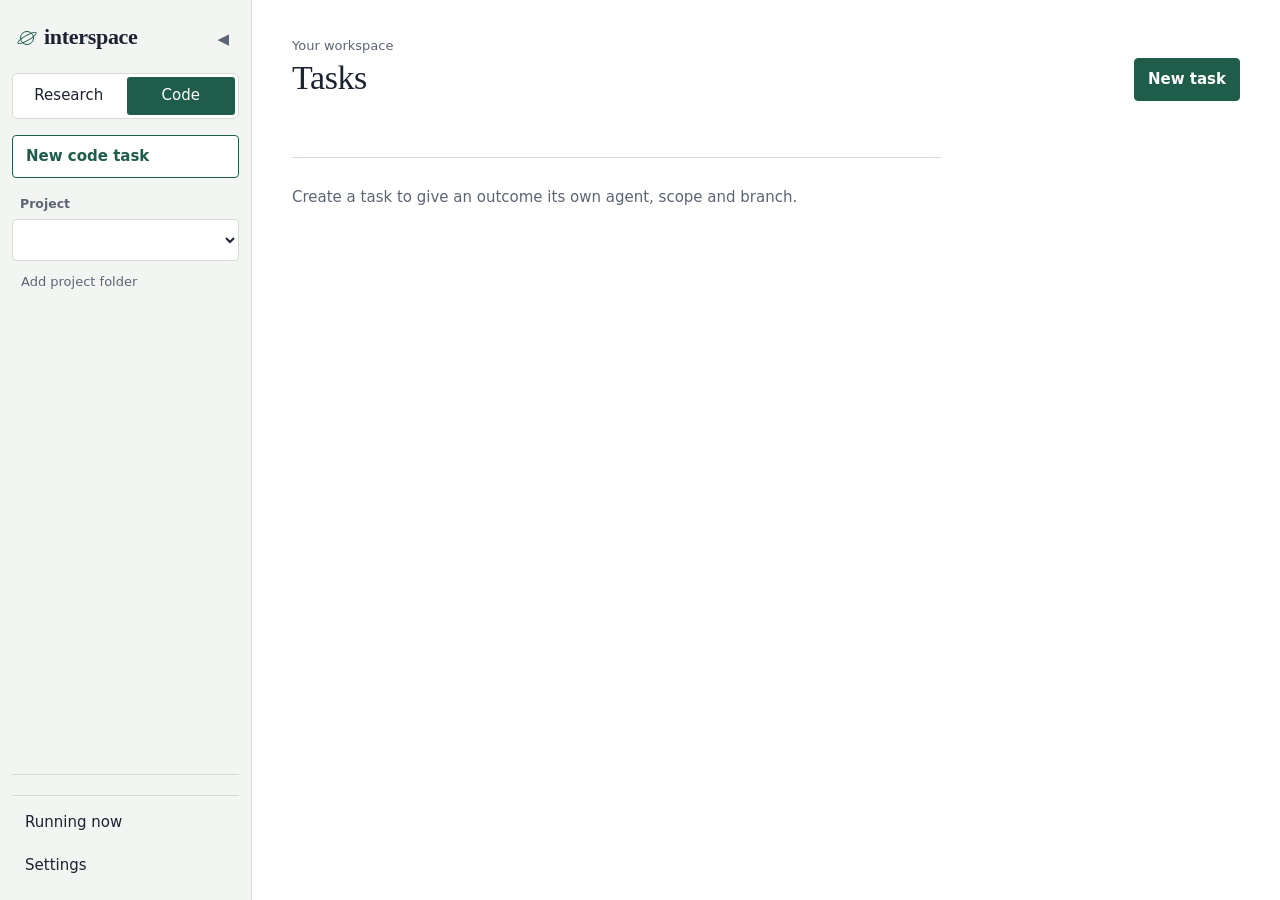
==== commit 145fbbae: "Let the sidebar collapse to a thin rail and remember it" ====
--- a/app/ui/index.html
+++ b/app/ui/index.html
@@ -1,8 +1,8 @@
 <!doctype html>
 <html lang="en"><head><meta charset="utf-8"><meta name="viewport" content="width=device-width,initial-scale=1"><meta http-equiv="Content-Security-Policy" content="default-src 'none'; script-src 'self'; style-src 'self' 'unsafe-inline'; img-src 'self' data:; connect-src 'none'"><title>Interspace</title><link rel="stylesheet" href="desk.css"></head>
-<body><div id="ispace"><div class="shell"><aside><div class="brand"><span class="orbit" aria-hidden="true"></span>interspace</div><div class="mode-switch" role="group" aria-label="Workspace mode"><button class="mode" type="button" data-view="research" aria-pressed="false">Research <span id="research-nav-count" class="nav-count"></span></button><button class="mode" type="button" data-view="tasks" aria-pressed="true">Code</button></div><button id="sidebar-new" class="sidebar-new" type="button">New code task</button><div class="project-nav"><label for="project-picker">Project</label><select id="project-picker" aria-label="Selected project"></select><button class="quiet" type="button" data-action="choose">Add project folder</button></div><nav id="sidebar-tasks" class="sidebar-tasks" aria-label="Tasks in this mode"></nav><div class="sidebar-footer"><section id="sidebar-usage" class="sidebar-usage" aria-labelledby="sidebar-usage-title"></section><button class="nav" type="button" data-view="running" aria-pressed="false">Running now <span id="running-count" class="nav-count"></span></button><button class="nav" type="button" data-view="settings" aria-pressed="false">Settings</button></div></aside><main><div class="heading"><div><p id="breadcrumb" class="muted">Your workspace</p><h1 id="heading">Tasks</h1><p id="heading-note" class="muted"></p></div><button id="new-task" class="primary">New task</button></div><div id="error" class="notice error" role="alert" hidden></div><div id="info" class="notice" role="status" hidden></div><div id="auth" class="notice" hidden></div><div id="active-owner" class="notice" hidden><span id="activity" role="status"></span><button id="stop">Stop</button></div>
+<body><div id="ispace"><div class="shell"><aside><button id="sidebar-expand" class="sidebar-expand quiet" type="button" aria-label="Show sidebar">☰</button><div class="side-top"><div class="brand"><span class="orbit" aria-hidden="true"></span>interspace</div><button id="sidebar-collapse" class="sidebar-collapse quiet" type="button" aria-label="Hide sidebar">◀</button></div><div class="mode-switch" role="group" aria-label="Workspace mode"><button class="mode" type="button" data-view="research" aria-pressed="false">Research <span id="research-nav-count" class="nav-count"></span></button><button class="mode" type="button" data-view="tasks" aria-pressed="true">Code</button></div><button id="sidebar-new" class="sidebar-new" type="button">New code task</button><div class="project-nav"><label for="project-picker">Project</label><select id="project-picker" aria-label="Selected project"></select><button class="quiet" type="button" data-action="choose">Add project folder</button></div><nav id="sidebar-tasks" class="sidebar-tasks" aria-label="Tasks in this mode"></nav><div class="sidebar-footer"><section id="sidebar-usage" class="sidebar-usage" aria-labelledby="sidebar-usage-title"></section><button class="nav" type="button" data-view="running" aria-pressed="false">Running now <span id="running-count" class="nav-count"></span></button><button class="nav" type="button" data-view="settings" aria-pressed="false">Settings</button></div></aside><main><div class="heading"><div><p id="breadcrumb" class="muted">Your workspace</p><h1 id="heading">Tasks</h1><p id="heading-note" class="muted"></p></div><button id="new-task" class="primary">New task</button></div><div id="error" class="notice error" role="alert" hidden></div><div id="info" class="notice" role="status" hidden></div><div id="auth" class="notice" hidden></div><div id="active-owner" class="notice" hidden><span id="activity" role="status"></span><button id="stop">Stop</button></div>
 <section id="task-desk"><div class="section-line"><span id="task-project"></span><span id="task-count" class="muted"></span></div><div id="desk-tasks"></div><p id="desk-empty" class="empty muted">Create a task to give an outcome its own agent, scope and branch.</p></section>
 <section id="research-desk" hidden><div class="section-line"><span>Research questions, without a project</span><span id="research-count" class="muted"></span></div><div id="research-tasks"></div><p id="research-empty" class="empty muted">No research tasks yet. Ask a research question: agents search scholarly sources and are told to check what they cite with the citation checker. You get a report, a citation report, and BibTeX for the checked references.</p></section>
 <section id="new-task-panel" hidden><p id="new-project" class="muted"></p><form id="new-task-form"><fieldset id="new-kind" class="choice"><legend>What kind of task?</legend><label class="choice-option"><input type="radio" name="new-kind" value="research"><span><strong>Research question</strong><small>No project needed. Agents search scholarly sources and are told to check what they cite; you get a report, a citation report, and BibTeX for the checked references.</small></span></label><label class="choice-option"><input type="radio" name="new-kind" value="project"><span><strong>Project task</strong><small>Agents work in their own copy of a project and commit to a branch you review and merge.</small></span></label></fieldset><fieldset id="new-presets" class="choice presets"><legend>Start from</legend><label class="choice-option"><input type="radio" name="new-preset" value="question"><span><strong>Open question</strong></span></label><label class="choice-option"><input type="radio" name="new-preset" value="literature_review"><span><strong>Literature review</strong></span></label><label class="choice-option"><input type="radio" name="new-preset" value="related_work"><span><strong>Related work</strong></span></label><label class="choice-option"><input type="radio" name="new-preset" value="verify_references"><span><strong>Verify my references</strong></span></label></fieldset><p id="new-mode-note" class="footnote">A task is a conversation with the Orchestrator. It answers you directly, or proposes a team of subagents on your providers that you approve before anything runs. Each agent works in its own copy of the project and commits to an interspace/task-… branch you merge. Next you review the task scope; nothing runs until you approve it.</p><div id="new-agent-fields" class="new-agent-fields"><label for="new-title">Title</label><input id="new-title" maxlength="160" autocomplete="off" placeholder="A short name for this task"><label for="new-agent-project" id="new-agent-project-label">Project</label><select id="new-agent-project"></select><label for="new-provider">Orchestrator provider</label><select id="new-provider"><option value="">Your default</option></select><div id="new-model-slot" class="new-model-slot"></div><p class="footnote">Defaults come from Settings → Providers. Each provider uses your own signed-in account.</p></div><label for="new-goal" id="new-goal-label">First message (optional: it waits in the task’s composer until you approve the scope)</label><textarea id="new-goal" maxlength="6000" placeholder="Describe the outcome you want…"></textarea><div id="new-bib-field" hidden><label for="new-bib">Your references: paste a bibliography, one reference per line, or BibTeX</label><textarea id="new-bib" maxlength="5500" spellcheck="false" placeholder="Vaswani, A. et al. (2017). Attention is all you need. NeurIPS."></textarea></div><details id="new-preview" hidden><summary>The first message the Orchestrator gets</summary><pre id="new-preview-text" class="history-text"></pre></details><p id="new-sources" class="notice" hidden></p><div class="actions"><button id="propose-task" class="primary" type="submit">Review scope</button></div></form><div id="new-agent-scope" class="new-agent-scope" hidden><p id="new-agent-scope-note" class="notice"></p><div id="new-agent-scope-host"></div><p id="new-agent-error" class="error-text" role="alert"></p></div></section>
 <section id="task-detail" hidden><button id="back-tasks" class="quiet">← Tasks</button><p id="task-label" class="notice">Earlier task (read-only). It was made with a task mode Interspace no longer runs. Its conversation, plan and result stay readable; nothing here can start work.</p><div id="task-meta" class="muted"></div><p id="task-tokens" class="muted"></p><nav id="task-tabs" class="tabs detail-tabs" aria-label="Task sections"><button data-task-tab="conversation">Conversation</button><button data-task-tab="plan">Plan</button><button data-task-tab="result">Result</button></nav><section id="conversation" hidden><h2 class="visually-hidden">Conversation</h2><div id="transcript" class="transcript"></div></section><section id="plan-section" hidden><h2 class="visually-hidden">Plan</h2><pre id="plan-text" class="history-text" tabindex="0"></pre><p id="plan-empty" class="empty muted">No plan was saved for this task.</p></section><section id="results" hidden><h2 class="visually-hidden">Result</h2><div id="result-body" class="findings"></div><p id="result-empty" class="empty muted">No result was saved for this task.</p></section></section>
-<section id="agent-view" hidden><div id="agent-topbar" class="agent-topbar" hidden><p id="agent-topbar-status" class="agent-topbar-status" role="status"></p><button type="button" id="agent-topbar-scope"></button><button type="button" id="agent-topbar-stop" hidden>Stop</button></div><div class="agent-layout"><div class="agent-main"><button id="agent-back" class="quiet" type="button">← Tasks</button><nav id="agent-tabs" class="tabs detail-tabs" aria-label="Task sections"><button type="button" data-agent-tab="conversation" aria-pressed="true">Conversation</button><button type="button" data-agent-tab="report" aria-pressed="false">Report</button><button type="button" data-agent-tab="corpus" aria-pressed="false">Corpus</button><button type="button" data-agent-tab="evidence" aria-pressed="false">Evidence</button><button type="button" data-agent-tab="details" aria-pressed="false">Details</button></nav><div id="agent-scope-note" class="notice scope-note" hidden><span>Approve the scope before the agent can start.</span> <button type="button" id="agent-scope-review" class="quiet">Show scope</button></div><div class="scope-host" id="agent-scope-editor"></div><section id="agent-report" class="report-reader" hidden></section><section id="agent-corpus" class="corpus" hidden></section><section id="agent-evidence" class="evidence" hidden></section><div id="agent-stream" class="stream" role="log" aria-label="Task activity"></div><form id="agent-composer" class="agent-composer"><label for="agent-message">Message the agent</label><div class="composer-box"><textarea id="agent-message" maxlength="6000" rows="3" placeholder="Ask for a change, / for commands, @ to mention a file…"></textarea><ul id="agent-menu" class="composer-menu" hidden></ul></div><div class="composer-actions"><span id="agent-note" class="footnote"></span><button id="agent-send" class="primary" type="submit">Send</button></div></form></div><div id="split-handle" class="split-handle" role="separator" aria-orientation="vertical" aria-label="Resize the conversation" aria-controls="agent-results" tabindex="0" hidden></div><section id="agent-results" class="agent-results" aria-label="Results" hidden></section><section id="agent-details" class="agent-details" aria-labelledby="agent-details-title"><h2 id="agent-details-title" class="visually-hidden">Task details</h2><div class="agent-bar"><div id="agent-head"></div><button id="agent-stop" type="button" hidden>Stop</button></div><div id="agent-scope" class="agent-scope"><h3 class="details-heading">Scope</h3><ul class="scope-chips" aria-label="Task scope"></ul><div class="scope-actions"></div></div><section id="agent-outputs" class="agent-outputs" aria-label="Outputs" hidden></section></section></div></section><section id="running-view" hidden><p id="running-note" class="muted"></p><p id="running-empty" class="empty muted">No agent tasks yet.</p><div id="running-grid" class="running-grid"></div></section><section id="settings" hidden><h2>Project</h2><p id="project-name" class="muted"></p><details id="project-settings" class="panel project-settings" hidden><summary>Project details</summary><form id="project-form" class="metadata-form"><label>Project name<input id="project-name-input" maxlength="64" required></label><label>Brief<textarea id="project-brief" maxlength="1200" placeholder="What are you trying to accomplish?"></textarea></label><label>Priority<select id="project-priority"><option value="high">High</option><option value="normal">Normal</option><option value="low">Low</option></select></label><label>Next action<input id="project-next_action" maxlength="500" placeholder="The next decision or concrete step"></label><div><button class="primary" type="submit">Save project details</button><span id="metadata-status" class="footnote" role="status"></span></div></form></details><section id="providers-settings" class="providers-settings" aria-label="Providers"></section><section id="research-settings" class="providers-settings research-settings" aria-label="Research sources"></section><section id="display-settings" class="providers-settings display-settings" aria-label="Conversation display"></section></section><section id="review-view" hidden></section></main><dialog id="delete-dialog" class="delete-dialog"></dialog></div></div><script src="workspace.js"></script><script src="providers.js"></script><script src="research.js"></script><script src="research-cards.js"></script><script src="corpus.js"></script><script src="reader.js"></script><script src="evidence.js"></script><script src="display.js"></script><script src="sidebar.js"></script><script src="taskmenu.js"></script><script src="team-card.js"></script><script src="stream.js"></script><script src="scope.js"></script><script src="composer.js"></script><script src="agent.js"></script><script src="agent-new.js"></script><script src="review.js"></script><script src="app.js"></script></body></html>
+<section id="agent-view" hidden><div id="agent-topbar" class="agent-topbar" hidden><p id="agent-topbar-status" class="agent-topbar-status" role="status"></p><button type="button" id="agent-topbar-scope"></button><button type="button" id="agent-topbar-stop" hidden>Stop</button></div><div class="agent-layout"><div class="agent-main"><button id="agent-back" class="quiet" type="button">← Tasks</button><nav id="agent-tabs" class="tabs detail-tabs" aria-label="Task sections"><button type="button" data-agent-tab="conversation" aria-pressed="true">Conversation</button><button type="button" data-agent-tab="report" aria-pressed="false">Report</button><button type="button" data-agent-tab="corpus" aria-pressed="false">Corpus</button><button type="button" data-agent-tab="evidence" aria-pressed="false">Evidence</button><button type="button" data-agent-tab="details" aria-pressed="false">Details</button></nav><div id="agent-scope-note" class="notice scope-note" hidden><span>Approve the scope before the agent can start.</span> <button type="button" id="agent-scope-review" class="quiet">Show scope</button></div><div class="scope-host" id="agent-scope-editor"></div><section id="agent-report" class="report-reader" hidden></section><section id="agent-corpus" class="corpus" hidden></section><section id="agent-evidence" class="evidence" hidden></section><button type="button" id="agent-detail-toggle" class="detail-toggle" aria-pressed="false">Simple view</button><div id="agent-stream" class="stream" role="log" aria-label="Task activity"></div><form id="agent-composer" class="agent-composer"><label for="agent-message">Message the agent</label><div class="composer-box"><textarea id="agent-message" maxlength="6000" rows="3" placeholder="Ask for a change, / for commands, @ to mention a file…"></textarea><ul id="agent-menu" class="composer-menu" hidden></ul></div><div class="composer-actions"><span id="agent-note" class="footnote"></span><button id="agent-send" class="primary" type="submit">Send</button></div></form></div><div id="split-handle" class="split-handle" role="separator" aria-orientation="vertical" aria-label="Resize the conversation" aria-controls="agent-results" tabindex="0" hidden></div><section id="agent-results" class="agent-results" aria-label="Results" hidden></section><section id="agent-details" class="agent-details" aria-labelledby="agent-details-title"><h2 id="agent-details-title" class="visually-hidden">Task details</h2><div class="agent-bar"><div id="agent-head"></div><button id="agent-stop" type="button" hidden>Stop</button></div><div id="agent-scope" class="agent-scope"><h3 class="details-heading">Scope</h3><ul class="scope-chips" aria-label="Task scope"></ul><div class="scope-actions"></div></div><section id="agent-outputs" class="agent-outputs" aria-label="Outputs" hidden></section></section></div></section><section id="running-view" hidden><p id="running-note" class="muted"></p><p id="running-empty" class="empty muted">No agent tasks yet.</p><div id="running-grid" class="running-grid"></div></section><section id="settings" hidden><h2>Project</h2><p id="project-name" class="muted"></p><details id="project-settings" class="panel project-settings" hidden><summary>Project details</summary><form id="project-form" class="metadata-form"><label>Project name<input id="project-name-input" maxlength="64" required></label><label>Brief<textarea id="project-brief" maxlength="1200" placeholder="What are you trying to accomplish?"></textarea></label><label>Priority<select id="project-priority"><option value="high">High</option><option value="normal">Normal</option><option value="low">Low</option></select></label><label>Next action<input id="project-next_action" maxlength="500" placeholder="The next decision or concrete step"></label><div><button class="primary" type="submit">Save project details</button><span id="metadata-status" class="footnote" role="status"></span></div></form></details><section id="providers-settings" class="providers-settings" aria-label="Providers"></section><section id="research-settings" class="providers-settings research-settings" aria-label="Research sources"></section><section id="display-settings" class="providers-settings display-settings" aria-label="Conversation display"></section></section><section id="review-view" hidden></section></main><dialog id="delete-dialog" class="delete-dialog"></dialog></div></div><script src="workspace.js"></script><script src="providers.js"></script><script src="research.js"></script><script src="research-cards.js"></script><script src="corpus.js"></script><script src="reader.js"></script><script src="evidence.js"></script><script src="display.js"></script><script src="sidebar.js"></script><script src="taskmenu.js"></script><script src="team-card.js"></script><script src="stream.js"></script><script src="scope.js"></script><script src="composer.js"></script><script src="agent.js"></script><script src="agent-new.js"></script><script src="review.js"></script><script src="app.js"></script></body></html>
--- a/app/ui/desk.css
+++ b/app/ui/desk.css
@@ -502,3 +502,29 @@
 
 /* Split reader: the document never scrolls (focus and scrollIntoView could scroll it and shift the view). */
 html:has(#agent-view.split:not([hidden])){overflow:hidden;height:100%;overscroll-behavior:none}
+/* Simple conversation (2026-11-27-readable-workspace-design.md): folded team and subagent cards, and the header toggle. */
+.card.is-line{border:0;border-left:2px solid var(--line);border-radius:0;padding:2px 0 2px 12px;gap:2px;background:transparent}
+.card.team.is-line{border-left-color:var(--accent);display:flex;flex-wrap:wrap;align-items:baseline;gap:2px 10px}
+.card.is-line .card-head strong{flex:0 1 auto}
+.team-line-text{flex:0 1 auto;font-size:14px;overflow-wrap:anywhere}
+.card.team.is-simple .actions{justify-content:flex-start}
+.team-lines{gap:2px}
+.team-line{font-size:14px;overflow-wrap:anywhere}
+.sub-details,.team-details{justify-self:start;font-size:12.5px;padding:2px 0;border:0;background:transparent;color:var(--accent)}
+.sub-details:hover,.team-details:hover{background:transparent;text-decoration:underline}
+.detail-toggle{display:block;margin:0 0 10px auto;font-size:13px;padding:5px 10px}
+.detail-toggle[aria-pressed=true]{background:var(--subtle);color:var(--accent);border-color:var(--accent)}
+.agent-topbar .detail-toggle{margin:0;font-size:13px;padding:5px 10px}
+
+/* Collapsible sidebar: a 44px rail with only the show button. Not applied when the layout stacks (600px and below). */
+.side-top{display:flex;align-items:center;justify-content:space-between;gap:6px;min-width:0}
+.sidebar-collapse,.sidebar-expand{padding:5px 9px;color:var(--muted);flex-shrink:0}
+.sidebar-collapse:hover,.sidebar-expand:hover{color:var(--ink)}
+.sidebar-expand{display:none}
+@media(min-width:601px){
+ body.sidebar-collapsed .shell{grid-template-columns:44px minmax(0,1fr)}
+ body.sidebar-collapsed aside{padding:14px 5px;align-items:center;overflow:hidden}
+ body.sidebar-collapsed aside>*:not(#sidebar-expand){display:none}
+ body.sidebar-collapsed .sidebar-expand{display:block}
+}
+@media(max-width:600px){.sidebar-collapse{display:none}}
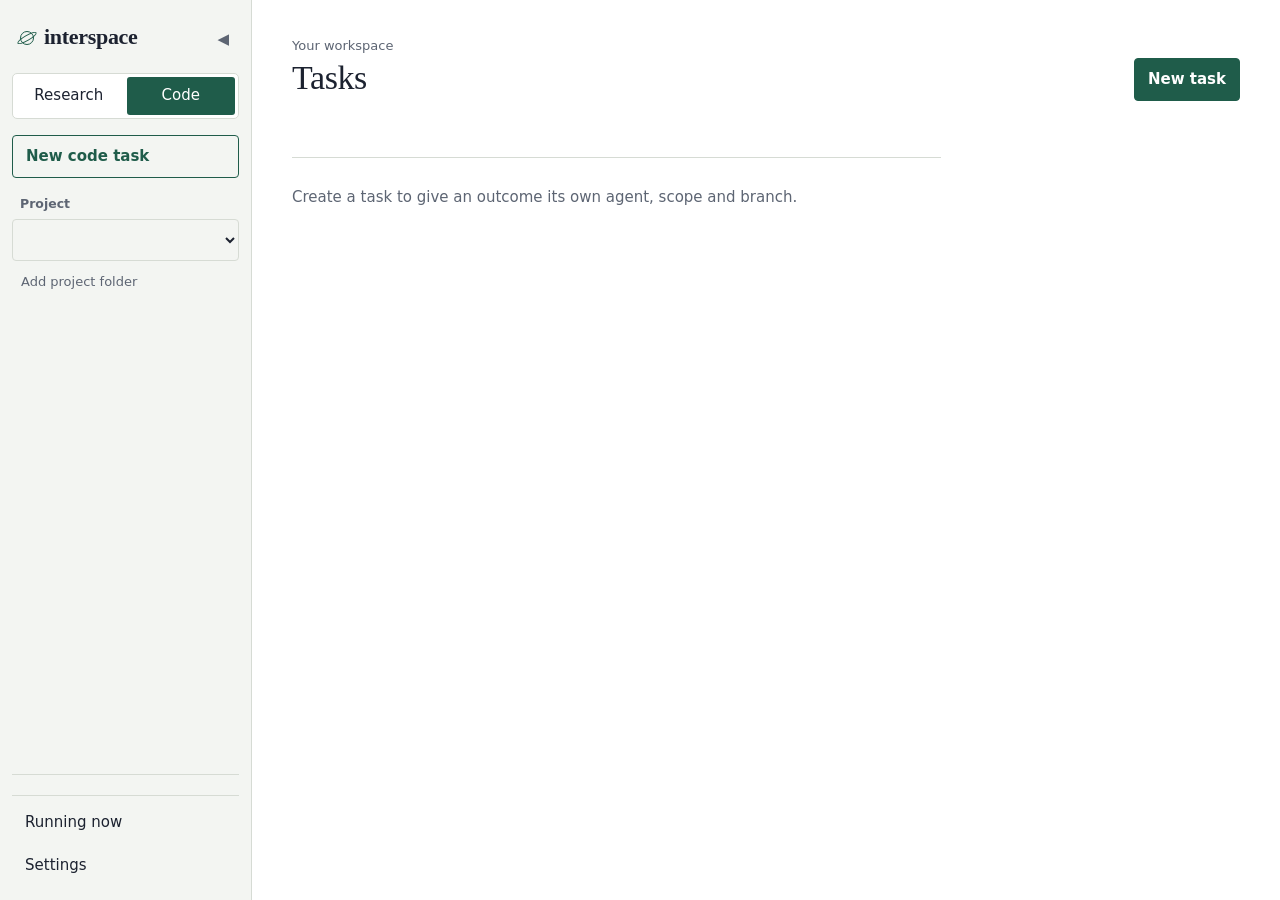
==== commit c9b17f75: "Name every Details button, drop aria-pressed from the Focus and view toggles, announce the Focus ban" ====
--- a/app/ui/index.html
+++ b/app/ui/index.html
@@ -5,4 +5,4 @@
 <section id="research-desk" hidden><div class="section-line"><span>Research questions, without a project</span><span id="research-count" class="muted"></span></div><div id="research-tasks"></div><p id="research-empty" class="empty muted">No research tasks yet. Ask a research question: agents search scholarly sources and are told to check what they cite with the citation checker. You get a report, a citation report, and BibTeX for the checked references.</p></section>
 <section id="new-task-panel" hidden><p id="new-project" class="muted"></p><form id="new-task-form"><fieldset id="new-kind" class="choice"><legend>What kind of task?</legend><label class="choice-option"><input type="radio" name="new-kind" value="research"><span><strong>Research question</strong><small>No project needed. Agents search scholarly sources and are told to check what they cite; you get a report, a citation report, and BibTeX for the checked references.</small></span></label><label class="choice-option"><input type="radio" name="new-kind" value="project"><span><strong>Project task</strong><small>Agents work in their own copy of a project and commit to a branch you review and merge.</small></span></label></fieldset><fieldset id="new-presets" class="choice presets"><legend>Start from</legend><label class="choice-option"><input type="radio" name="new-preset" value="question"><span><strong>Open question</strong></span></label><label class="choice-option"><input type="radio" name="new-preset" value="literature_review"><span><strong>Literature review</strong></span></label><label class="choice-option"><input type="radio" name="new-preset" value="related_work"><span><strong>Related work</strong></span></label><label class="choice-option"><input type="radio" name="new-preset" value="verify_references"><span><strong>Verify my references</strong></span></label></fieldset><p id="new-mode-note" class="footnote">A task is a conversation with the Orchestrator. It answers you directly, or proposes a team of subagents on your providers that you approve before anything runs. Each agent works in its own copy of the project and commits to an interspace/task-… branch you merge. Next you review the task scope; nothing runs until you approve it.</p><div id="new-agent-fields" class="new-agent-fields"><label for="new-title">Title</label><input id="new-title" maxlength="160" autocomplete="off" placeholder="A short name for this task"><label for="new-agent-project" id="new-agent-project-label">Project</label><select id="new-agent-project"></select><label for="new-provider">Orchestrator provider</label><select id="new-provider"><option value="">Your default</option></select><div id="new-model-slot" class="new-model-slot"></div><p class="footnote">Defaults come from Settings → Providers. Each provider uses your own signed-in account.</p></div><label for="new-goal" id="new-goal-label">First message (optional: it waits in the task’s composer until you approve the scope)</label><textarea id="new-goal" maxlength="6000" placeholder="Describe the outcome you want…"></textarea><div id="new-bib-field" hidden><label for="new-bib">Your references: paste a bibliography, one reference per line, or BibTeX</label><textarea id="new-bib" maxlength="5500" spellcheck="false" placeholder="Vaswani, A. et al. (2017). Attention is all you need. NeurIPS."></textarea></div><details id="new-preview" hidden><summary>The first message the Orchestrator gets</summary><pre id="new-preview-text" class="history-text"></pre></details><p id="new-sources" class="notice" hidden></p><div class="actions"><button id="propose-task" class="primary" type="submit">Review scope</button></div></form><div id="new-agent-scope" class="new-agent-scope" hidden><p id="new-agent-scope-note" class="notice"></p><div id="new-agent-scope-host"></div><p id="new-agent-error" class="error-text" role="alert"></p></div></section>
 <section id="task-detail" hidden><button id="back-tasks" class="quiet">← Tasks</button><p id="task-label" class="notice">Earlier task (read-only). It was made with a task mode Interspace no longer runs. Its conversation, plan and result stay readable; nothing here can start work.</p><div id="task-meta" class="muted"></div><p id="task-tokens" class="muted"></p><nav id="task-tabs" class="tabs detail-tabs" aria-label="Task sections"><button data-task-tab="conversation">Conversation</button><button data-task-tab="plan">Plan</button><button data-task-tab="result">Result</button></nav><section id="conversation" hidden><h2 class="visually-hidden">Conversation</h2><div id="transcript" class="transcript"></div></section><section id="plan-section" hidden><h2 class="visually-hidden">Plan</h2><pre id="plan-text" class="history-text" tabindex="0"></pre><p id="plan-empty" class="empty muted">No plan was saved for this task.</p></section><section id="results" hidden><h2 class="visually-hidden">Result</h2><div id="result-body" class="findings"></div><p id="result-empty" class="empty muted">No result was saved for this task.</p></section></section>
-<section id="agent-view" hidden><div id="agent-topbar" class="agent-topbar" hidden><p id="agent-topbar-status" class="agent-topbar-status" role="status"></p><button type="button" id="agent-topbar-scope"></button><button type="button" id="agent-topbar-stop" hidden>Stop</button></div><div class="agent-layout"><div class="agent-main"><button id="agent-back" class="quiet" type="button">← Tasks</button><nav id="agent-tabs" class="tabs detail-tabs" aria-label="Task sections"><button type="button" data-agent-tab="conversation" aria-pressed="true">Conversation</button><button type="button" data-agent-tab="report" aria-pressed="false">Report</button><button type="button" data-agent-tab="corpus" aria-pressed="false">Corpus</button><button type="button" data-agent-tab="evidence" aria-pressed="false">Evidence</button><button type="button" data-agent-tab="details" aria-pressed="false">Details</button></nav><div id="agent-scope-note" class="notice scope-note" hidden><span>Approve the scope before the agent can start.</span> <button type="button" id="agent-scope-review" class="quiet">Show scope</button></div><div class="scope-host" id="agent-scope-editor"></div><section id="agent-report" class="report-reader" hidden></section><section id="agent-corpus" class="corpus" hidden></section><section id="agent-evidence" class="evidence" hidden></section><button type="button" id="agent-detail-toggle" class="detail-toggle" aria-pressed="false">Simple view</button><div id="agent-stream" class="stream" role="log" aria-label="Task activity"></div><form id="agent-composer" class="agent-composer"><label for="agent-message">Message the agent</label><div class="composer-box"><textarea id="agent-message" maxlength="6000" rows="3" placeholder="Ask for a change, / for commands, @ to mention a file…"></textarea><ul id="agent-menu" class="composer-menu" hidden></ul></div><div class="composer-actions"><span id="agent-note" class="footnote"></span><button id="agent-send" class="primary" type="submit">Send</button></div></form></div><div id="split-handle" class="split-handle" role="separator" aria-orientation="vertical" aria-label="Resize the conversation" aria-controls="agent-results" tabindex="0" hidden></div><section id="agent-results" class="agent-results" aria-label="Results" hidden></section><section id="agent-details" class="agent-details" aria-labelledby="agent-details-title"><h2 id="agent-details-title" class="visually-hidden">Task details</h2><div class="agent-bar"><div id="agent-head"></div><button id="agent-stop" type="button" hidden>Stop</button></div><div id="agent-scope" class="agent-scope"><h3 class="details-heading">Scope</h3><ul class="scope-chips" aria-label="Task scope"></ul><div class="scope-actions"></div></div><section id="agent-outputs" class="agent-outputs" aria-label="Outputs" hidden></section></section></div></section><section id="running-view" hidden><p id="running-note" class="muted"></p><p id="running-empty" class="empty muted">No agent tasks yet.</p><div id="running-grid" class="running-grid"></div></section><section id="settings" hidden><h2>Project</h2><p id="project-name" class="muted"></p><details id="project-settings" class="panel project-settings" hidden><summary>Project details</summary><form id="project-form" class="metadata-form"><label>Project name<input id="project-name-input" maxlength="64" required></label><label>Brief<textarea id="project-brief" maxlength="1200" placeholder="What are you trying to accomplish?"></textarea></label><label>Priority<select id="project-priority"><option value="high">High</option><option value="normal">Normal</option><option value="low">Low</option></select></label><label>Next action<input id="project-next_action" maxlength="500" placeholder="The next decision or concrete step"></label><div><button class="primary" type="submit">Save project details</button><span id="metadata-status" class="footnote" role="status"></span></div></form></details><section id="providers-settings" class="providers-settings" aria-label="Providers"></section><section id="research-settings" class="providers-settings research-settings" aria-label="Research sources"></section><section id="display-settings" class="providers-settings display-settings" aria-label="Conversation display"></section></section><section id="review-view" hidden></section></main><dialog id="delete-dialog" class="delete-dialog"></dialog></div></div><script src="workspace.js"></script><script src="providers.js"></script><script src="research.js"></script><script src="research-cards.js"></script><script src="corpus.js"></script><script src="reader.js"></script><script src="evidence.js"></script><script src="display.js"></script><script src="sidebar.js"></script><script src="taskmenu.js"></script><script src="team-card.js"></script><script src="stream.js"></script><script src="scope.js"></script><script src="composer.js"></script><script src="agent.js"></script><script src="agent-new.js"></script><script src="review.js"></script><script src="app.js"></script></body></html>
+<section id="agent-view" hidden><div id="agent-topbar" class="agent-topbar" hidden><p id="agent-topbar-status" class="agent-topbar-status" role="status"></p><button type="button" id="agent-topbar-scope"></button><button type="button" id="agent-topbar-stop" hidden>Stop</button></div><div class="agent-layout"><div class="agent-main"><button id="agent-back" class="quiet" type="button">← Tasks</button><nav id="agent-tabs" class="tabs detail-tabs" aria-label="Task sections"><button type="button" data-agent-tab="conversation" aria-pressed="true">Conversation</button><button type="button" data-agent-tab="report" aria-pressed="false">Report</button><button type="button" data-agent-tab="corpus" aria-pressed="false">Corpus</button><button type="button" data-agent-tab="evidence" aria-pressed="false">Evidence</button><button type="button" data-agent-tab="details" aria-pressed="false">Details</button><button type="button" id="agent-focus" class="focus-toggle" hidden>Focus</button></nav><div id="agent-scope-note" class="notice scope-note" hidden><span>Approve the scope before the agent can start.</span> <button type="button" id="agent-scope-review" class="quiet">Show scope</button></div><div class="scope-host" id="agent-scope-editor"></div><section id="agent-report" class="report-reader" hidden></section><section id="agent-corpus" class="corpus" hidden></section><section id="agent-evidence" class="evidence" hidden></section><button type="button" id="agent-detail-toggle" class="detail-toggle">Simple view</button><div id="agent-stream" class="stream" role="log" aria-label="Task activity"></div><form id="agent-composer" class="agent-composer"><label for="agent-message">Message the agent</label><div class="composer-box"><textarea id="agent-message" maxlength="6000" rows="3" placeholder="Ask for a change, / for commands, @ to mention a file…"></textarea><ul id="agent-menu" class="composer-menu" hidden></ul></div><div class="composer-actions"><span id="agent-note" class="footnote"></span><button id="agent-send" class="primary" type="submit">Send</button></div></form></div><div id="split-handle" class="split-handle" role="separator" aria-orientation="vertical" aria-label="Resize the conversation" aria-controls="agent-results" tabindex="0" hidden></div><section id="agent-results" class="agent-results" aria-label="Results" hidden><div id="agent-results-head" class="results-head"><p id="agent-focus-live" class="visually-hidden" role="status"></p><div id="agent-focus-banner" class="notice focus-banner" hidden><span id="agent-focus-need"></span> <button type="button" id="agent-focus-go">Go to conversation</button></div></div></section><section id="agent-details" class="agent-details" aria-labelledby="agent-details-title"><h2 id="agent-details-title" class="visually-hidden">Task details</h2><div class="agent-bar"><div id="agent-head"></div><button id="agent-stop" type="button" hidden>Stop</button></div><div id="agent-scope" class="agent-scope"><h3 class="details-heading">Scope</h3><ul class="scope-chips" aria-label="Task scope"></ul><div class="scope-actions"></div></div><section id="agent-outputs" class="agent-outputs" aria-label="Outputs" hidden></section></section></div></section><section id="running-view" hidden><p id="running-note" class="muted"></p><p id="running-empty" class="empty muted">No agent tasks yet.</p><div id="running-grid" class="running-grid"></div></section><section id="settings" hidden><h2>Project</h2><p id="project-name" class="muted"></p><details id="project-settings" class="panel project-settings" hidden><summary>Project details</summary><form id="project-form" class="metadata-form"><label>Project name<input id="project-name-input" maxlength="64" required></label><label>Brief<textarea id="project-brief" maxlength="1200" placeholder="What are you trying to accomplish?"></textarea></label><label>Priority<select id="project-priority"><option value="high">High</option><option value="normal">Normal</option><option value="low">Low</option></select></label><label>Next action<input id="project-next_action" maxlength="500" placeholder="The next decision or concrete step"></label><div><button class="primary" type="submit">Save project details</button><span id="metadata-status" class="footnote" role="status"></span></div></form></details><section id="providers-settings" class="providers-settings" aria-label="Providers"></section><section id="research-settings" class="providers-settings research-settings" aria-label="Research sources"></section><section id="display-settings" class="providers-settings display-settings" aria-label="Conversation display"></section></section><section id="review-view" hidden></section></main><dialog id="delete-dialog" class="delete-dialog"></dialog></div></div><script src="workspace.js"></script><script src="providers.js"></script><script src="research.js"></script><script src="research-cards.js"></script><script src="corpus.js"></script><script src="reader.js"></script><script src="evidence.js"></script><script src="display.js"></script><script src="sidebar.js"></script><script src="taskmenu.js"></script><script src="team-card.js"></script><script src="stream.js"></script><script src="scope.js"></script><script src="composer.js"></script><script src="agent.js"></script><script src="agent-new.js"></script><script src="review.js"></script><script src="app.js"></script></body></html>
--- a/app/ui/desk.css
+++ b/app/ui/desk.css
@@ -1,8 +1,8 @@
 :root{color-scheme:light dark;--bg:light-dark(#f3f5f2,#15181c);--leaf:light-dark(#fff,#1c2025);--surface:light-dark(#eaeee8,#1f242a);--subtle:light-dark(#e1ece6,#1d3029);--ink:light-dark(#1c2230,#e4e7e2);--muted:light-dark(#5d6573,#a3aab5);--line:light-dark(#d6dbd4,#2e343b);--accent:light-dark(#1f5c4a,#82c4aa);--on-accent:light-dark(#fff,#0f1f19);--warn:light-dark(#93302a,#f0a196);--serif:ui-serif,'New York',Georgia,serif;--sans:system-ui,-apple-system,BlinkMacSystemFont,sans-serif;--mono:ui-monospace,SFMono-Regular,Menlo,monospace}
 @supports not (color:light-dark(white,black)){:root{--bg:#f3f5f2;--leaf:#fff;--surface:#eaeee8;--subtle:#e1ece6;--ink:#1c2230;--muted:#5d6573;--line:#d6dbd4;--accent:#1f5c4a;--on-accent:#fff;--warn:#93302a}@media(prefers-color-scheme:dark){:root{--bg:#15181c;--leaf:#1c2025;--surface:#1f242a;--subtle:#1d3029;--ink:#e4e7e2;--muted:#a3aab5;--line:#2e343b;--accent:#82c4aa;--on-accent:#0f1f19;--warn:#f0a196}}}
-*{box-sizing:border-box}[hidden]{display:none!important}body{margin:0;background:var(--bg);color:var(--ink);font:15px/1.55 var(--sans);-webkit-font-smoothing:antialiased}button,input,textarea,select{font:inherit;color:inherit}button{border:1px solid var(--line);background:var(--bg);border-radius:7px;padding:9px 13px;cursor:pointer;text-align:left;transition:border-color .12s,background-color .12s}button:hover{background:var(--surface);border-color:var(--muted)}button:disabled{opacity:.5;cursor:default}button:focus-visible,input:focus-visible,textarea:focus-visible,select:focus-visible,summary:focus-visible{outline:2px solid var(--accent);outline-offset:3px}.primary{background:var(--accent);border-color:var(--accent);color:var(--on-accent)}.primary:hover{background:var(--accent);filter:brightness(.94)}.quiet{border-color:transparent;background:transparent}.shell{display:grid;grid-template-columns:205px minmax(0,1fr);min-height:100vh}aside{display:flex;flex-direction:column;gap:28px;padding:28px 16px;background:var(--surface);border-right:1px solid var(--line);min-width:0;position:sticky;top:0;height:100vh;overflow-y:auto;overscroll-behavior:contain}.brand{font-size:23px;font-weight:550;letter-spacing:-.8px;padding:0 7px;white-space:nowrap}.orbit{display:inline-block;width:16px;height:16px;border:2px solid var(--accent);border-radius:50%;margin-right:10px;position:relative}.orbit:after{content:'';position:absolute;inset:3px -5px;border:1px solid var(--accent);border-radius:50%;transform:rotate(-30deg)}nav{display:grid;gap:5px}.nav{width:100%;background:transparent;border:0}.nav[aria-pressed=true]{background:var(--subtle);color:var(--accent)}.project-nav{display:grid;gap:8px}.project-nav>label{font-size:13px;color:var(--muted);padding-left:9px}.project-nav button{font-size:13px}.sidebar-footer{margin-top:auto}.sidebar-footer p{padding:0 10px;font-size:12px;color:var(--muted)}main{padding:36px 40px;max-width:1280px;min-width:0;width:100%}.heading{display:flex;align-items:center;justify-content:space-between;gap:20px;flex-wrap:wrap;margin-bottom:30px}h1{font-size:30px;font-weight:500;line-height:1.25;letter-spacing:-.6px;margin:4px 0 8px;overflow-wrap:anywhere}h2{font-size:21px;font-weight:500;margin:0 0 12px}h3,h4{font-size:16px;font-weight:550;margin:8px 0}p{margin:7px 0 14px}strong{font-weight:550}.muted,.footnote,.scope,.mono,small{color:var(--muted)}.footnote,.scope,.mono,small{font-size:13px}.mono{overflow-wrap:anywhere}.heading p{margin:0;font-size:13px}.section-line,.panel-head,.actions,.composer-actions{display:flex;align-items:center;justify-content:space-between;gap:12px;flex-wrap:wrap}.section-line{padding:0 0 15px}.desk-task{display:grid;grid-template-columns:minmax(0,1fr) auto;gap:18px;border:0;border-top:1px solid var(--line);border-radius:0;padding:21px 0;width:100%;background:transparent}.desk-task strong{font-size:16px;overflow-wrap:anywhere}.desk-task small{display:block;margin-top:4px}.desk-task span{font-size:13px;color:var(--accent)}.empty{padding:28px 0;border-top:1px solid var(--line)}.notice{padding:12px 15px;background:var(--surface);border-left:3px solid var(--accent);margin:0 0 20px;overflow-wrap:anywhere;font-size:14px}.error{color:var(--warn);border-color:var(--warn);white-space:pre-wrap}#active-owner{display:flex;align-items:center;justify-content:space-between;gap:12px;flex-wrap:wrap}#active-owner button{flex-shrink:0}label{display:block}input,select,textarea{background:var(--bg);border:1px solid var(--line);border-radius:6px;padding:10px;max-width:100%;min-width:0}select{width:100%;text-overflow:ellipsis}textarea{display:block;width:100%;resize:vertical;min-height:125px;padding:13px;margin:9px 0 12px}input[type=number]{width:120px;display:block;margin:7px 0}#new-task-panel{max-width:760px}#new-task-form{margin-top:25px}#new-task-form .actions{justify-content:flex-start}#back-tasks{margin:-8px 0 20px -10px}#task-meta{font-size:13px}.tabs{display:flex;gap:8px;flex-wrap:wrap;margin:18px 0}.tabs button{font-size:13px}.tabs button[aria-pressed=true]{background:var(--subtle);color:var(--accent);border-color:var(--accent)}.detail-tabs{gap:24px;border-bottom:1px solid var(--line);margin:15px 0 25px}.detail-tabs button{border:0;border-bottom:2px solid transparent;border-radius:0;background:transparent;padding:9px 0 12px;font-size:15px}.detail-tabs button[aria-pressed=true]{border-bottom-color:var(--accent);background:transparent}.allowance{display:flex;align-items:center;gap:12px;flex-wrap:wrap;margin-bottom:24px}.allowance input{margin:0;width:100px}.plan{overflow-wrap:anywhere}.assignment,.finding,.task,.event{padding:17px 0;border-top:1px solid var(--line);overflow-wrap:anywhere}.assignment p{margin-bottom:8px}.transcript{display:grid;gap:22px;margin:20px 0 28px;overflow-wrap:anywhere}.message{white-space:pre-wrap}.message small{display:block;margin-bottom:5px}.message.user{padding:14px 17px;background:var(--surface);border-radius:6px}.composer-actions{align-items:flex-start}.composer-actions .footnote{max-width:75%}.citation{display:block;max-width:100%;margin:8px 0;font:13px/1.6 ui-monospace,SFMono-Regular,monospace;overflow-wrap:anywhere}.scope{display:grid;gap:7px;margin:15px 0}.findings{overflow-wrap:anywhere}details{border-top:1px solid var(--line);padding-top:16px;margin:20px 0}summary{cursor:pointer;font-weight:500}.metadata-form{display:grid;gap:15px;padding-top:20px;max-width:760px}.metadata-form label{display:grid;gap:6px;font-size:14px}.metadata-form textarea{margin:0;min-height:85px}.connection{margin-top:30px;border-top:1px solid var(--line);padding-top:24px}.usage{font-size:13px;overflow-wrap:anywhere}
-@media(max-width:900px){.shell{grid-template-columns:170px minmax(0,1fr)}aside{padding:25px 10px}.brand{font-size:21px}main{padding:30px 25px}.detail-tabs{gap:18px}}
-@media(max-width:600px){.shell{grid-template-columns:1fr}aside{position:static;height:auto;overflow:visible;padding:17px 18px;gap:15px;border-right:0;border-bottom:1px solid var(--line)}aside nav{display:flex;flex-wrap:wrap}aside .nav{width:auto}.project-nav{grid-template-columns:minmax(0,1fr) auto;align-items:center}.project-nav>label{grid-column:1/-1;padding:0}.sidebar-footer{margin:0}.sidebar-footer p{display:none}main{padding:25px 18px}.heading{margin-bottom:25px}h1{font-size:27px}.detail-tabs{gap:17px}.detail-tabs button{font-size:14px}.desk-task{grid-template-columns:1fr;gap:7px}.actions{justify-content:flex-start}.composer-actions .footnote{max-width:100%}}
+*{box-sizing:border-box}[hidden]{display:none!important}body{margin:0;background:var(--bg);color:var(--ink);font:15px/1.55 var(--sans);-webkit-font-smoothing:antialiased}button,input,textarea,select{font:inherit;color:inherit}button{border:1px solid var(--line);background:var(--bg);border-radius:7px;padding:9px 13px;cursor:pointer;text-align:left;transition:border-color .12s,background-color .12s}button:hover{background:var(--surface);border-color:var(--muted)}button:disabled{opacity:.5;cursor:default}button:focus-visible,input:focus-visible,textarea:focus-visible,select:focus-visible,summary:focus-visible{outline:2px solid var(--accent);outline-offset:3px}.primary{background:var(--accent);border-color:var(--accent);color:var(--on-accent)}.primary:hover{background:var(--accent);filter:brightness(.94)}.quiet{border-color:transparent;background:transparent}.shell{display:grid;grid-template-columns:205px minmax(0,1fr);min-height:100vh}.shell>aside{display:flex;flex-direction:column;gap:28px;padding:28px 16px;background:var(--surface);border-right:1px solid var(--line);min-width:0;position:sticky;top:0;height:100vh;overflow-y:auto;overscroll-behavior:contain}.brand{font-size:23px;font-weight:550;letter-spacing:-.8px;padding:0 7px;white-space:nowrap}.orbit{display:inline-block;width:16px;height:16px;border:2px solid var(--accent);border-radius:50%;margin-right:10px;position:relative}.orbit:after{content:'';position:absolute;inset:3px -5px;border:1px solid var(--accent);border-radius:50%;transform:rotate(-30deg)}nav{display:grid;gap:5px}.nav{width:100%;background:transparent;border:0}.nav[aria-pressed=true]{background:var(--subtle);color:var(--accent)}.project-nav{display:grid;gap:8px}.project-nav>label{font-size:13px;color:var(--muted);padding-left:9px}.project-nav button{font-size:13px}.sidebar-footer{margin-top:auto}.sidebar-footer p{padding:0 10px;font-size:12px;color:var(--muted)}main{padding:36px 40px;max-width:1280px;min-width:0;width:100%}.heading{display:flex;align-items:center;justify-content:space-between;gap:20px;flex-wrap:wrap;margin-bottom:30px}h1{font-size:30px;font-weight:500;line-height:1.25;letter-spacing:-.6px;margin:4px 0 8px;overflow-wrap:anywhere}h2{font-size:21px;font-weight:500;margin:0 0 12px}h3,h4{font-size:16px;font-weight:550;margin:8px 0}p{margin:7px 0 14px}strong{font-weight:550}.muted,.footnote,.scope,.mono,small{color:var(--muted)}.footnote,.scope,.mono,small{font-size:13px}.mono{overflow-wrap:anywhere}.heading p{margin:0;font-size:13px}.section-line,.panel-head,.actions,.composer-actions{display:flex;align-items:center;justify-content:space-between;gap:12px;flex-wrap:wrap}.section-line{padding:0 0 15px}.desk-task{display:grid;grid-template-columns:minmax(0,1fr) auto;gap:18px;border:0;border-top:1px solid var(--line);border-radius:0;padding:21px 0;width:100%;background:transparent}.desk-task strong{font-size:16px;overflow-wrap:anywhere}.desk-task small{display:block;margin-top:4px}.desk-task span{font-size:13px;color:var(--accent)}.empty{padding:28px 0;border-top:1px solid var(--line)}.notice{padding:12px 15px;background:var(--surface);border-left:3px solid var(--accent);margin:0 0 20px;overflow-wrap:anywhere;font-size:14px}.error{color:var(--warn);border-color:var(--warn);white-space:pre-wrap}#active-owner{display:flex;align-items:center;justify-content:space-between;gap:12px;flex-wrap:wrap}#active-owner button{flex-shrink:0}label{display:block}input,select,textarea{background:var(--bg);border:1px solid var(--line);border-radius:6px;padding:10px;max-width:100%;min-width:0}select{width:100%;text-overflow:ellipsis}textarea{display:block;width:100%;resize:vertical;min-height:125px;padding:13px;margin:9px 0 12px}input[type=number]{width:120px;display:block;margin:7px 0}#new-task-panel{max-width:760px}#new-task-form{margin-top:25px}#new-task-form .actions{justify-content:flex-start}#back-tasks{margin:-8px 0 20px -10px}#task-meta{font-size:13px}.tabs{display:flex;gap:8px;flex-wrap:wrap;margin:18px 0}.tabs button{font-size:13px}.tabs button[aria-pressed=true]{background:var(--subtle);color:var(--accent);border-color:var(--accent)}.detail-tabs{gap:24px;border-bottom:1px solid var(--line);margin:15px 0 25px}.detail-tabs button{border:0;border-bottom:2px solid transparent;border-radius:0;background:transparent;padding:9px 0 12px;font-size:15px}.detail-tabs button[aria-pressed=true]{border-bottom-color:var(--accent);background:transparent}.allowance{display:flex;align-items:center;gap:12px;flex-wrap:wrap;margin-bottom:24px}.allowance input{margin:0;width:100px}.plan{overflow-wrap:anywhere}.assignment,.finding,.task,.event{padding:17px 0;border-top:1px solid var(--line);overflow-wrap:anywhere}.assignment p{margin-bottom:8px}.transcript{display:grid;gap:22px;margin:20px 0 28px;overflow-wrap:anywhere}.message{white-space:pre-wrap}.message small{display:block;margin-bottom:5px}.message.user{padding:14px 17px;background:var(--surface);border-radius:6px}.composer-actions{align-items:flex-start}.composer-actions .footnote{max-width:75%}.citation{display:block;max-width:100%;margin:8px 0;font:13px/1.6 ui-monospace,SFMono-Regular,monospace;overflow-wrap:anywhere}.scope{display:grid;gap:7px;margin:15px 0}.findings{overflow-wrap:anywhere}details{border-top:1px solid var(--line);padding-top:16px;margin:20px 0}summary{cursor:pointer;font-weight:500}.metadata-form{display:grid;gap:15px;padding-top:20px;max-width:760px}.metadata-form label{display:grid;gap:6px;font-size:14px}.metadata-form textarea{margin:0;min-height:85px}.connection{margin-top:30px;border-top:1px solid var(--line);padding-top:24px}.usage{font-size:13px;overflow-wrap:anywhere}
+@media(max-width:900px){.shell{grid-template-columns:170px minmax(0,1fr)}.shell>aside{padding:25px 10px}.brand{font-size:21px}main{padding:30px 25px}.detail-tabs{gap:18px}}
+@media(max-width:600px){.shell{grid-template-columns:1fr}.shell>aside{position:static;height:auto;overflow:visible;padding:17px 18px;gap:15px;border-right:0;border-bottom:1px solid var(--line)}.shell>aside nav{display:flex;flex-wrap:wrap}.shell>aside .nav{width:auto}.project-nav{grid-template-columns:minmax(0,1fr) auto;align-items:center}.project-nav>label{grid-column:1/-1;padding:0}.sidebar-footer{margin:0}.sidebar-footer p{display:none}main{padding:25px 18px}.heading{margin-bottom:25px}h1{font-size:27px}.detail-tabs{gap:17px}.detail-tabs button{font-size:14px}.desk-task{grid-template-columns:1fr;gap:7px}.actions{justify-content:flex-start}.composer-actions .footnote{max-width:100%}}
 @media(prefers-reduced-motion:reduce){button{transition:none}}@media(pointer:coarse){button,select{min-height:44px}textarea,input{font-size:16px}}
 
 .connection .actions{justify-content:flex-start}
@@ -139,11 +139,11 @@
    surfaces are leaf, reading text is set in the system serif and references carry a numbered margin. Status is said
    in words; the margin colour only repeats it. */
 body{background:var(--leaf)}
-aside{background:var(--bg)}
+.shell>aside{background:var(--bg)}
 .brand{font:600 22px/1 var(--serif);letter-spacing:-.3px}
 .orbit{width:14px;height:14px;border-width:1.5px;vertical-align:-1px}
 button,input,select,textarea{border-radius:4px;background:var(--leaf)}
-aside button,aside select{background:transparent}
+.shell>aside button,.shell>aside select{background:transparent}
 .nav{border-radius:4px;color:var(--ink)}
 .nav[aria-pressed=true]{background:var(--subtle);color:var(--accent);font-weight:550}
 .primary{font-weight:550}
@@ -296,8 +296,8 @@
 ::-webkit-scrollbar-track,::-webkit-scrollbar-corner{background:transparent}
 ::-webkit-scrollbar-thumb{background-color:var(--line);border:3px solid transparent;border-radius:6px;background-clip:padding-box}
 ::-webkit-scrollbar-thumb:hover{background-color:var(--muted)}
-aside::-webkit-scrollbar-thumb,.agent-details::-webkit-scrollbar-thumb{background-color:transparent}
-aside:hover::-webkit-scrollbar-thumb,.agent-details:hover::-webkit-scrollbar-thumb,aside:focus-within::-webkit-scrollbar-thumb,.agent-details:focus-within::-webkit-scrollbar-thumb{background-color:var(--line)}
+.shell>aside::-webkit-scrollbar-thumb,.agent-details::-webkit-scrollbar-thumb{background-color:transparent}
+.shell>aside:hover::-webkit-scrollbar-thumb,.agent-details:hover::-webkit-scrollbar-thumb,.shell>aside:focus-within::-webkit-scrollbar-thumb,.agent-details:focus-within::-webkit-scrollbar-thumb{background-color:var(--line)}
 .agent-details{scrollbar-gutter:stable;padding-right:4px}
 
 /* Split reader (2026-11-20-split-reader-design.md): research tasks in wide windows show the conversation and the
@@ -337,7 +337,7 @@
 /* Sidebar modes (2026-11-20-sidebar-modes-design.md): a Research | Code switch, the mode's New button, the project
    picker in Code, and the mode's tasks grouped by what they need, each with its state in words. */
 .shell{grid-template-columns:252px minmax(0,1fr)}
-aside{gap:16px;padding:22px 12px 14px}
+.shell>aside{gap:16px;padding:22px 12px 14px}
 .brand{padding:0 8px 6px}
 .mode-switch{display:grid;grid-template-columns:repeat(2,minmax(0,1fr));gap:2px;padding:3px;border:1px solid var(--line);border-radius:5px;background:var(--leaf)}
 .mode-switch .mode{border:0;border-radius:3px;padding:7px 8px;text-align:center;background:transparent;font-weight:500;color:var(--ink)}
@@ -470,35 +470,59 @@
 @media(prefers-reduced-motion:reduce){.split-handle::after{transition:none}}
 
 /* Evidence tab (2026-11-20-evidence-table-design.md): a scrolling table whose first column stays put; disagreements
-   carry an oxblood rule, numbers to check a dotted one, and each cell says its status in words. */
+   carry an oxblood rule, numbers to check a dotted one, and each cell says its status in words.
+   Compact (2026-11-27-readable-workspace-design.md): a 170px paper column, value columns of 120–220px clamped to three
+   lines, and a drawer beside the table for a cell's quotes and choices. In the split reader the table fills the pane,
+   so its sideways scrollbar stays on screen; elsewhere it is at most a window high. */
 .evidence{display:grid;gap:14px;min-width:0}.evidence>*{margin:0;min-width:0}
 .evidence-picker{display:grid;gap:14px;max-width:760px}
 .evidence-choice{border:1px solid var(--line);border-radius:4px;padding:10px 14px 12px;display:grid;gap:6px;min-width:0}
 .evidence-choice legend{font-weight:550;padding:0 4px}
 .evidence-choice .display-option .footnote{margin-left:4px}
 .evidence-custom{display:grid;grid-template-columns:minmax(0,1fr) minmax(0,2fr) auto auto;gap:6px;align-items:center}
-.ev-wrap{overflow:auto;border:1px solid var(--line);border-radius:4px;max-height:70vh}
+.ev-body{display:flex;align-items:flex-start;gap:12px;min-width:0}
+.ev-wrap{flex:0 1 auto;min-width:0;overflow:auto;border:1px solid var(--line);border-radius:4px;max-height:calc(100vh - 96px);scroll-padding:48px 0 0 170px}
+#agent-view.split #agent-evidence.has-table{flex:1 1 0;min-height:240px;display:flex;flex-direction:column}
+#agent-view.split #agent-evidence.has-table>.ev-body{flex:1 1 0;min-height:0}
+#agent-view.split .ev-wrap,#agent-view.split .ev-drawer{max-height:100%}
 .ev-wrap:focus-visible{outline:2px solid var(--accent);outline-offset:2px}
-.ev-table{border-collapse:separate;border-spacing:0;font-size:13.5px;min-width:100%}
-.ev-table th,.ev-table td{border-bottom:1px solid var(--line);padding:9px 12px;text-align:left;vertical-align:top;min-width:170px;max-width:280px}
+.ev-table{border-collapse:separate;border-spacing:0;font-size:13.5px}
+.ev-table th,.ev-table td{border-bottom:1px solid var(--line);padding:8px 10px;text-align:left;vertical-align:top;min-width:120px;max-width:220px}
 .ev-table thead th{position:sticky;top:0;z-index:2;background:var(--bg);font-weight:600}
-.ev-table tbody th{position:sticky;left:0;z-index:1;background:var(--leaf);font-weight:500;min-width:220px;border-right:1px solid var(--line)}
+.ev-table tbody th,.ev-table thead th:first-child{width:170px;min-width:170px;max-width:170px}
+.ev-table tbody th{position:sticky;left:0;z-index:1;background:var(--leaf);font-weight:500;border-right:1px solid var(--line)}
 .ev-table thead th:first-child{left:0;z-index:3}
-.ev-paper{display:block;font-family:var(--serif)}.ev-source{display:block}
-.ev-cell{display:table-cell}.ev-cell>*{display:block;margin:0 0 4px}
+.ev-paper{display:block;font-family:var(--serif);overflow-wrap:anywhere}.ev-source{display:block}
+.ev-paper.is-clamped,.ev-cell .ev-value,.ev-pair{display:-webkit-box;-webkit-box-orient:vertical;overflow:hidden}
+.ev-paper.is-clamped{-webkit-line-clamp:2}
+.ev-cell .ev-value{-webkit-line-clamp:3}
+.ev-pair{-webkit-line-clamp:2;font-size:13.5px;overflow-wrap:anywhere}
+.ev-cell{display:table-cell;cursor:pointer}.ev-cell>*{margin:0 0 3px}.ev-cell>.ev-word{display:block}
+.ev-cell:focus-visible{outline:2px solid var(--accent);outline-offset:-2px}
+.ev-cell.is-open{background:var(--subtle)}
 .ev-word{font:600 11.5px var(--sans);color:var(--muted)}
 .ev-value{font-size:14px;overflow-wrap:anywhere}
-.ev-cell.is-agree .ev-word{color:var(--accent)}
-.ev-cell.is-check{box-shadow:inset 3px 0 0 var(--muted)}.ev-cell.is-check .ev-word{color:var(--ink)}
-.ev-cell.is-disagree{box-shadow:inset 3px 0 0 var(--warn);background:color-mix(in srgb,var(--warn) 5%,transparent)}.ev-cell.is-disagree .ev-word{color:var(--warn)}
-.ev-cell.is-resolved .ev-word{color:var(--accent)}
-.ev-option{border-top:1px dashed var(--line);padding-top:6px;margin-top:4px;display:grid;gap:3px}
+.ev-cell.is-agree .ev-word,.ev-drawer.is-agree .ev-word{color:var(--accent)}
+.ev-cell.is-check{box-shadow:inset 3px 0 0 var(--muted)}.ev-cell.is-check .ev-word,.ev-drawer.is-check .ev-word{color:var(--ink)}
+.ev-cell.is-disagree{box-shadow:inset 3px 0 0 var(--warn);background:color-mix(in srgb,var(--warn) 5%,transparent)}.ev-cell.is-disagree .ev-word,.ev-drawer.is-disagree .ev-word{color:var(--warn)}
+.ev-cell.is-disagree.is-open{background:var(--subtle)}
+.ev-cell.is-resolved .ev-word,.ev-drawer.is-resolved .ev-word{color:var(--accent)}
+/* The drawer is an aside; the sidebar's rules are scoped to `.shell>aside`, so its buttons and scrollbar look as usual. */
+.ev-drawer{flex:0 0 clamp(240px,40%,360px);min-width:0;overflow:auto;border:1px solid var(--line);border-radius:4px;background:var(--leaf);padding:10px 14px 14px;display:grid;gap:8px;align-content:start}
+.ev-drawer>*{margin:0;min-width:0}
+.ev-drawer:focus-visible{outline:2px solid var(--accent);outline-offset:2px}
+.ev-drawer-head{display:flex;align-items:flex-start;gap:8px}
+.ev-drawer-title{flex:1;min-width:0;margin:2px 0 0;font:500 16px/1.35 var(--serif);overflow-wrap:anywhere}
+.ev-drawer-close{flex:none;padding:1px 9px 3px;font-size:18px;line-height:1.2;color:var(--muted)}
+.ev-drawer-close:hover{color:var(--ink)}
+.ev-drawer-col{display:grid;gap:1px}.ev-drawer-col strong{font-weight:600}
+.ev-option{border-top:1px dashed var(--line);padding-top:6px;display:grid;gap:3px}
 .ev-who{font:600 11.5px var(--sans);color:var(--muted)}
-.ev-option button,.ev-cell .quiet,.ev-cell .primary{font-size:12.5px;padding:4px 9px;justify-self:start}
-.ev-quote-line,.ev-quote blockquote{margin:0;font:italic 12.5px/1.5 var(--serif);color:var(--muted);border-left:2px solid var(--line);padding-left:8px}
-.ev-quote summary{font-size:12px;color:var(--accent)}
-.ev-cell input{width:100%;margin:2px 0 4px}
-.ev-quote{border-top:0;padding-top:0;margin:4px 0 0}
+.ev-option button,.ev-drawer-actions button,.ev-own button{font-size:12.5px;padding:4px 9px;justify-self:start}
+.ev-quote-line{margin:0;font:italic 12.5px/1.5 var(--serif);color:var(--muted);border-left:2px solid var(--line);padding-left:8px;overflow-wrap:anywhere}
+.ev-drawer-actions,.ev-own{display:flex;flex-wrap:wrap;gap:6px}
+.ev-own input{flex:1 1 100%;min-width:0}
+@media(max-width:600px){.ev-body{flex-direction:column}.ev-wrap{max-width:100%}.ev-drawer{flex:none;align-self:stretch}}
 
 /* Split reader: the document never scrolls (focus and scrollIntoView could scroll it and shift the view). */
 html:has(#agent-view.split:not([hidden])){overflow:hidden;height:100%;overscroll-behavior:none}
@@ -513,7 +537,7 @@
 .sub-details,.team-details{justify-self:start;font-size:12.5px;padding:2px 0;border:0;background:transparent;color:var(--accent)}
 .sub-details:hover,.team-details:hover{background:transparent;text-decoration:underline}
 .detail-toggle{display:block;margin:0 0 10px auto;font-size:13px;padding:5px 10px}
-.detail-toggle[aria-pressed=true]{background:var(--subtle);color:var(--accent);border-color:var(--accent)}
+.detail-toggle.is-on{background:var(--subtle);color:var(--accent);border-color:var(--accent)}
 .agent-topbar .detail-toggle{margin:0;font-size:13px;padding:5px 10px}
 
 /* Collapsible sidebar: a 44px rail with only the show button. Not applied when the layout stacks (600px and below). */
@@ -523,8 +547,25 @@
 .sidebar-expand{display:none}
 @media(min-width:601px){
  body.sidebar-collapsed .shell{grid-template-columns:44px minmax(0,1fr)}
- body.sidebar-collapsed aside{padding:14px 5px;align-items:center;overflow:hidden}
- body.sidebar-collapsed aside>*:not(#sidebar-expand){display:none}
- body.sidebar-collapsed .sidebar-expand{display:block}
+ body.sidebar-collapsed .shell>aside{padding:14px 5px;align-items:center;overflow:hidden}
+ body.sidebar-collapsed .shell>aside>*:not(#sidebar-expand){display:none}
+ body.sidebar-collapsed .sidebar-expand{display:block;text-align:center}
 }
 @media(max-width:600px){.sidebar-collapse{display:none}}
+
+/* Focus mode (2026-11-27-readable-workspace-design.md): on top of the split reader, the results pane takes the whole
+   window. The conversation, the divider, the conversation's view toggle and the sidebar are hidden. */
+.detail-tabs .focus-toggle{margin-left:auto;align-self:center;border:1px solid var(--line);border-radius:7px;padding:4px 12px;font-size:13px;color:var(--muted)}
+.detail-tabs .focus-toggle:hover{background:var(--surface);border-color:var(--muted);color:var(--ink)}
+.detail-tabs .focus-toggle.is-on{background:var(--subtle);color:var(--accent);border-color:var(--accent)}
+#agent-view.split.focus .agent-layout{grid-template-columns:minmax(0,1fr)}
+#agent-view.split.focus .agent-main,#agent-view.split.focus .split-handle,#agent-view.focus #agent-detail-toggle{display:none}
+body:has(#agent-view.focus:not([hidden])) .shell{grid-template-columns:minmax(0,1fr)}
+body:has(#agent-view.focus:not([hidden])) .shell>aside{display:none}
+/* What needs the user while in Focus stays in view at the top of the pane. The banner and the tab row share one sticky
+   header (the tab row alone is sticky outside the split), so a scrolled pane never puts one over the other. */
+.results-head{position:sticky;top:0;z-index:4;background:var(--leaf)}
+.results-head #agent-tabs{position:static}
+.focus-banner{display:flex;flex-wrap:wrap;align-items:center;gap:8px 12px;margin:10px 0 0;background:var(--surface);border-left-color:var(--warn);color:var(--ink)}
+.focus-banner #agent-focus-need{font-weight:600}
+.focus-banner button{font-size:13px;padding:5px 10px}
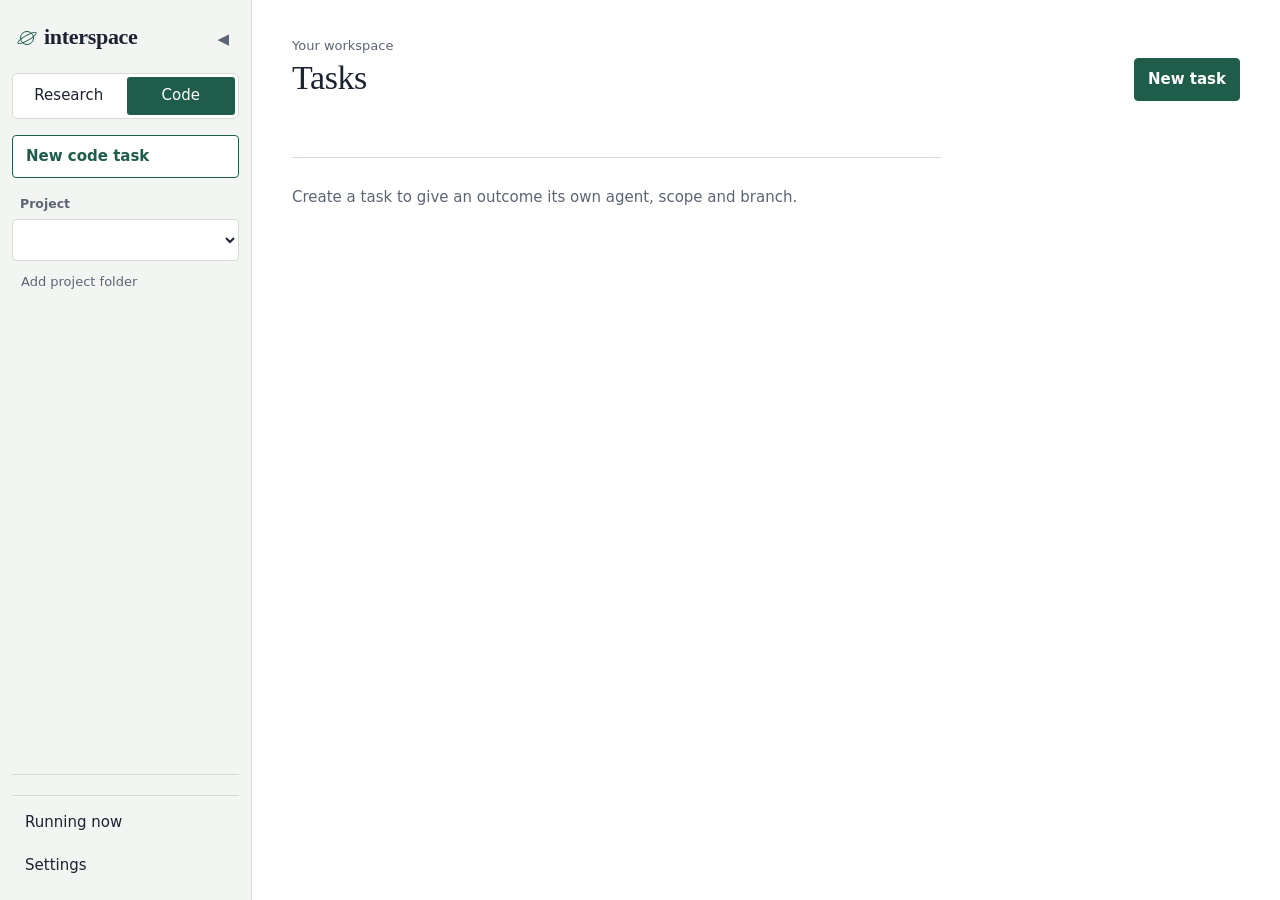
==== commit bc3a998c: "Fold opened subagent and team cards back with Hide details, and show Simple and Detailed as a two-op" ====
--- a/app/ui/index.html
+++ b/app/ui/index.html
@@ -5,4 +5,4 @@
 <section id="research-desk" hidden><div class="section-line"><span>Research questions, without a project</span><span id="research-count" class="muted"></span></div><div id="research-tasks"></div><p id="research-empty" class="empty muted">No research tasks yet. Ask a research question: agents search scholarly sources and are told to check what they cite with the citation checker. You get a report, a citation report, and BibTeX for the checked references.</p></section>
 <section id="new-task-panel" hidden><p id="new-project" class="muted"></p><form id="new-task-form"><fieldset id="new-kind" class="choice"><legend>What kind of task?</legend><label class="choice-option"><input type="radio" name="new-kind" value="research"><span><strong>Research question</strong><small>No project needed. Agents search scholarly sources and are told to check what they cite; you get a report, a citation report, and BibTeX for the checked references.</small></span></label><label class="choice-option"><input type="radio" name="new-kind" value="project"><span><strong>Project task</strong><small>Agents work in their own copy of a project and commit to a branch you review and merge.</small></span></label></fieldset><fieldset id="new-presets" class="choice presets"><legend>Start from</legend><label class="choice-option"><input type="radio" name="new-preset" value="question"><span><strong>Open question</strong></span></label><label class="choice-option"><input type="radio" name="new-preset" value="literature_review"><span><strong>Literature review</strong></span></label><label class="choice-option"><input type="radio" name="new-preset" value="related_work"><span><strong>Related work</strong></span></label><label class="choice-option"><input type="radio" name="new-preset" value="verify_references"><span><strong>Verify my references</strong></span></label></fieldset><p id="new-mode-note" class="footnote">A task is a conversation with the Orchestrator. It answers you directly, or proposes a team of subagents on your providers that you approve before anything runs. Each agent works in its own copy of the project and commits to an interspace/task-… branch you merge. Next you review the task scope; nothing runs until you approve it.</p><div id="new-agent-fields" class="new-agent-fields"><label for="new-title">Title</label><input id="new-title" maxlength="160" autocomplete="off" placeholder="A short name for this task"><label for="new-agent-project" id="new-agent-project-label">Project</label><select id="new-agent-project"></select><label for="new-provider">Orchestrator provider</label><select id="new-provider"><option value="">Your default</option></select><div id="new-model-slot" class="new-model-slot"></div><p class="footnote">Defaults come from Settings → Providers. Each provider uses your own signed-in account.</p></div><label for="new-goal" id="new-goal-label">First message (optional: it waits in the task’s composer until you approve the scope)</label><textarea id="new-goal" maxlength="6000" placeholder="Describe the outcome you want…"></textarea><div id="new-bib-field" hidden><label for="new-bib">Your references: paste a bibliography, one reference per line, or BibTeX</label><textarea id="new-bib" maxlength="5500" spellcheck="false" placeholder="Vaswani, A. et al. (2017). Attention is all you need. NeurIPS."></textarea></div><details id="new-preview" hidden><summary>The first message the Orchestrator gets</summary><pre id="new-preview-text" class="history-text"></pre></details><p id="new-sources" class="notice" hidden></p><div class="actions"><button id="propose-task" class="primary" type="submit">Review scope</button></div></form><div id="new-agent-scope" class="new-agent-scope" hidden><p id="new-agent-scope-note" class="notice"></p><div id="new-agent-scope-host"></div><p id="new-agent-error" class="error-text" role="alert"></p></div></section>
 <section id="task-detail" hidden><button id="back-tasks" class="quiet">← Tasks</button><p id="task-label" class="notice">Earlier task (read-only). It was made with a task mode Interspace no longer runs. Its conversation, plan and result stay readable; nothing here can start work.</p><div id="task-meta" class="muted"></div><p id="task-tokens" class="muted"></p><nav id="task-tabs" class="tabs detail-tabs" aria-label="Task sections"><button data-task-tab="conversation">Conversation</button><button data-task-tab="plan">Plan</button><button data-task-tab="result">Result</button></nav><section id="conversation" hidden><h2 class="visually-hidden">Conversation</h2><div id="transcript" class="transcript"></div></section><section id="plan-section" hidden><h2 class="visually-hidden">Plan</h2><pre id="plan-text" class="history-text" tabindex="0"></pre><p id="plan-empty" class="empty muted">No plan was saved for this task.</p></section><section id="results" hidden><h2 class="visually-hidden">Result</h2><div id="result-body" class="findings"></div><p id="result-empty" class="empty muted">No result was saved for this task.</p></section></section>
-<section id="agent-view" hidden><div id="agent-topbar" class="agent-topbar" hidden><p id="agent-topbar-status" class="agent-topbar-status" role="status"></p><button type="button" id="agent-topbar-scope"></button><button type="button" id="agent-topbar-stop" hidden>Stop</button></div><div class="agent-layout"><div class="agent-main"><button id="agent-back" class="quiet" type="button">← Tasks</button><nav id="agent-tabs" class="tabs detail-tabs" aria-label="Task sections"><button type="button" data-agent-tab="conversation" aria-pressed="true">Conversation</button><button type="button" data-agent-tab="report" aria-pressed="false">Report</button><button type="button" data-agent-tab="corpus" aria-pressed="false">Corpus</button><button type="button" data-agent-tab="evidence" aria-pressed="false">Evidence</button><button type="button" data-agent-tab="details" aria-pressed="false">Details</button><button type="button" id="agent-focus" class="focus-toggle" hidden>Focus</button></nav><div id="agent-scope-note" class="notice scope-note" hidden><span>Approve the scope before the agent can start.</span> <button type="button" id="agent-scope-review" class="quiet">Show scope</button></div><div class="scope-host" id="agent-scope-editor"></div><section id="agent-report" class="report-reader" hidden></section><section id="agent-corpus" class="corpus" hidden></section><section id="agent-evidence" class="evidence" hidden></section><button type="button" id="agent-detail-toggle" class="detail-toggle">Simple view</button><div id="agent-stream" class="stream" role="log" aria-label="Task activity"></div><form id="agent-composer" class="agent-composer"><label for="agent-message">Message the agent</label><div class="composer-box"><textarea id="agent-message" maxlength="6000" rows="3" placeholder="Ask for a change, / for commands, @ to mention a file…"></textarea><ul id="agent-menu" class="composer-menu" hidden></ul></div><div class="composer-actions"><span id="agent-note" class="footnote"></span><button id="agent-send" class="primary" type="submit">Send</button></div></form></div><div id="split-handle" class="split-handle" role="separator" aria-orientation="vertical" aria-label="Resize the conversation" aria-controls="agent-results" tabindex="0" hidden></div><section id="agent-results" class="agent-results" aria-label="Results" hidden><div id="agent-results-head" class="results-head"><p id="agent-focus-live" class="visually-hidden" role="status"></p><div id="agent-focus-banner" class="notice focus-banner" hidden><span id="agent-focus-need"></span> <button type="button" id="agent-focus-go">Go to conversation</button></div></div></section><section id="agent-details" class="agent-details" aria-labelledby="agent-details-title"><h2 id="agent-details-title" class="visually-hidden">Task details</h2><div class="agent-bar"><div id="agent-head"></div><button id="agent-stop" type="button" hidden>Stop</button></div><div id="agent-scope" class="agent-scope"><h3 class="details-heading">Scope</h3><ul class="scope-chips" aria-label="Task scope"></ul><div class="scope-actions"></div></div><section id="agent-outputs" class="agent-outputs" aria-label="Outputs" hidden></section></section></div></section><section id="running-view" hidden><p id="running-note" class="muted"></p><p id="running-empty" class="empty muted">No agent tasks yet.</p><div id="running-grid" class="running-grid"></div></section><section id="settings" hidden><h2>Project</h2><p id="project-name" class="muted"></p><details id="project-settings" class="panel project-settings" hidden><summary>Project details</summary><form id="project-form" class="metadata-form"><label>Project name<input id="project-name-input" maxlength="64" required></label><label>Brief<textarea id="project-brief" maxlength="1200" placeholder="What are you trying to accomplish?"></textarea></label><label>Priority<select id="project-priority"><option value="high">High</option><option value="normal">Normal</option><option value="low">Low</option></select></label><label>Next action<input id="project-next_action" maxlength="500" placeholder="The next decision or concrete step"></label><div><button class="primary" type="submit">Save project details</button><span id="metadata-status" class="footnote" role="status"></span></div></form></details><section id="providers-settings" class="providers-settings" aria-label="Providers"></section><section id="research-settings" class="providers-settings research-settings" aria-label="Research sources"></section><section id="display-settings" class="providers-settings display-settings" aria-label="Conversation display"></section></section><section id="review-view" hidden></section></main><dialog id="delete-dialog" class="delete-dialog"></dialog></div></div><script src="workspace.js"></script><script src="providers.js"></script><script src="research.js"></script><script src="research-cards.js"></script><script src="corpus.js"></script><script src="reader.js"></script><script src="evidence.js"></script><script src="display.js"></script><script src="sidebar.js"></script><script src="taskmenu.js"></script><script src="team-card.js"></script><script src="stream.js"></script><script src="scope.js"></script><script src="composer.js"></script><script src="agent.js"></script><script src="agent-new.js"></script><script src="review.js"></script><script src="app.js"></script></body></html>
+<section id="agent-view" hidden><div id="agent-topbar" class="agent-topbar" hidden><p id="agent-topbar-status" class="agent-topbar-status" role="status"></p><button type="button" id="agent-topbar-scope"></button><button type="button" id="agent-topbar-stop" hidden>Stop</button></div><div class="agent-layout"><div class="agent-main"><button id="agent-back" class="quiet" type="button">← Tasks</button><nav id="agent-tabs" class="tabs detail-tabs" aria-label="Task sections"><button type="button" data-agent-tab="conversation" aria-pressed="true">Conversation</button><button type="button" data-agent-tab="report" aria-pressed="false">Report</button><button type="button" data-agent-tab="corpus" aria-pressed="false">Corpus</button><button type="button" data-agent-tab="evidence" aria-pressed="false">Evidence</button><button type="button" data-agent-tab="details" aria-pressed="false">Details</button><button type="button" id="agent-focus" class="focus-toggle" hidden>Focus</button></nav><div id="agent-scope-note" class="notice scope-note" hidden><span>Approve the scope before the agent can start.</span> <button type="button" id="agent-scope-review" class="quiet">Show scope</button></div><div class="scope-host" id="agent-scope-editor"></div><section id="agent-report" class="report-reader" hidden></section><section id="agent-corpus" class="corpus" hidden></section><section id="agent-evidence" class="evidence" hidden></section><div id="agent-detail-toggle" class="view-switch" role="group" aria-label="Conversation view"><button type="button" data-detail="simple" aria-pressed="true">Simple</button><button type="button" data-detail="detailed" aria-pressed="false">Detailed</button></div><div id="agent-stream" class="stream" role="log" aria-label="Task activity"></div><form id="agent-composer" class="agent-composer"><label for="agent-message">Message the agent</label><div class="composer-box"><textarea id="agent-message" maxlength="6000" rows="3" placeholder="Ask for a change, / for commands, @ to mention a file…"></textarea><ul id="agent-menu" class="composer-menu" hidden></ul></div><div class="composer-actions"><span id="agent-note" class="footnote"></span><button id="agent-send" class="primary" type="submit">Send</button></div></form></div><div id="split-handle" class="split-handle" role="separator" aria-orientation="vertical" aria-label="Resize the conversation" aria-controls="agent-results" tabindex="0" hidden></div><section id="agent-results" class="agent-results" aria-label="Results" hidden><div id="agent-results-head" class="results-head"><p id="agent-focus-live" class="visually-hidden" role="status"></p><div id="agent-focus-banner" class="notice focus-banner" hidden><span id="agent-focus-need"></span> <button type="button" id="agent-focus-go">Go to conversation</button></div></div></section><section id="agent-details" class="agent-details" aria-labelledby="agent-details-title"><h2 id="agent-details-title" class="visually-hidden">Task details</h2><div class="agent-bar"><div id="agent-head"></div><button id="agent-stop" type="button" hidden>Stop</button></div><div id="agent-scope" class="agent-scope"><h3 class="details-heading">Scope</h3><ul class="scope-chips" aria-label="Task scope"></ul><div class="scope-actions"></div></div><section id="agent-outputs" class="agent-outputs" aria-label="Outputs" hidden></section></section></div></section><section id="running-view" hidden><p id="running-note" class="muted"></p><p id="running-empty" class="empty muted">No agent tasks yet.</p><div id="running-grid" class="running-grid"></div></section><section id="settings" hidden><h2>Project</h2><p id="project-name" class="muted"></p><details id="project-settings" class="panel project-settings" hidden><summary>Project details</summary><form id="project-form" class="metadata-form"><label>Project name<input id="project-name-input" maxlength="64" required></label><label>Brief<textarea id="project-brief" maxlength="1200" placeholder="What are you trying to accomplish?"></textarea></label><label>Priority<select id="project-priority"><option value="high">High</option><option value="normal">Normal</option><option value="low">Low</option></select></label><label>Next action<input id="project-next_action" maxlength="500" placeholder="The next decision or concrete step"></label><div><button class="primary" type="submit">Save project details</button><span id="metadata-status" class="footnote" role="status"></span></div></form></details><section id="providers-settings" class="providers-settings" aria-label="Providers"></section><section id="research-settings" class="providers-settings research-settings" aria-label="Research sources"></section><section id="display-settings" class="providers-settings display-settings" aria-label="Conversation display"></section></section><section id="review-view" hidden></section></main><dialog id="delete-dialog" class="delete-dialog"></dialog></div></div><script src="workspace.js"></script><script src="providers.js"></script><script src="research.js"></script><script src="research-cards.js"></script><script src="corpus.js"></script><script src="reader.js"></script><script src="evidence.js"></script><script src="display.js"></script><script src="sidebar.js"></script><script src="taskmenu.js"></script><script src="team-card.js"></script><script src="stream.js"></script><script src="scope.js"></script><script src="composer.js"></script><script src="agent.js"></script><script src="agent-new.js"></script><script src="review.js"></script><script src="app.js"></script></body></html>
--- a/app/ui/desk.css
+++ b/app/ui/desk.css
@@ -1,8 +1,8 @@
 :root{color-scheme:light dark;--bg:light-dark(#f3f5f2,#15181c);--leaf:light-dark(#fff,#1c2025);--surface:light-dark(#eaeee8,#1f242a);--subtle:light-dark(#e1ece6,#1d3029);--ink:light-dark(#1c2230,#e4e7e2);--muted:light-dark(#5d6573,#a3aab5);--line:light-dark(#d6dbd4,#2e343b);--accent:light-dark(#1f5c4a,#82c4aa);--on-accent:light-dark(#fff,#0f1f19);--warn:light-dark(#93302a,#f0a196);--serif:ui-serif,'New York',Georgia,serif;--sans:system-ui,-apple-system,BlinkMacSystemFont,sans-serif;--mono:ui-monospace,SFMono-Regular,Menlo,monospace}
 @supports not (color:light-dark(white,black)){:root{--bg:#f3f5f2;--leaf:#fff;--surface:#eaeee8;--subtle:#e1ece6;--ink:#1c2230;--muted:#5d6573;--line:#d6dbd4;--accent:#1f5c4a;--on-accent:#fff;--warn:#93302a}@media(prefers-color-scheme:dark){:root{--bg:#15181c;--leaf:#1c2025;--surface:#1f242a;--subtle:#1d3029;--ink:#e4e7e2;--muted:#a3aab5;--line:#2e343b;--accent:#82c4aa;--on-accent:#0f1f19;--warn:#f0a196}}}
-*{box-sizing:border-box}[hidden]{display:none!important}body{margin:0;background:var(--bg);color:var(--ink);font:15px/1.55 var(--sans);-webkit-font-smoothing:antialiased}button,input,textarea,select{font:inherit;color:inherit}button{border:1px solid var(--line);background:var(--bg);border-radius:7px;padding:9px 13px;cursor:pointer;text-align:left;transition:border-color .12s,background-color .12s}button:hover{background:var(--surface);border-color:var(--muted)}button:disabled{opacity:.5;cursor:default}button:focus-visible,input:focus-visible,textarea:focus-visible,select:focus-visible,summary:focus-visible{outline:2px solid var(--accent);outline-offset:3px}.primary{background:var(--accent);border-color:var(--accent);color:var(--on-accent)}.primary:hover{background:var(--accent);filter:brightness(.94)}.quiet{border-color:transparent;background:transparent}.shell{display:grid;grid-template-columns:205px minmax(0,1fr);min-height:100vh}.shell>aside{display:flex;flex-direction:column;gap:28px;padding:28px 16px;background:var(--surface);border-right:1px solid var(--line);min-width:0;position:sticky;top:0;height:100vh;overflow-y:auto;overscroll-behavior:contain}.brand{font-size:23px;font-weight:550;letter-spacing:-.8px;padding:0 7px;white-space:nowrap}.orbit{display:inline-block;width:16px;height:16px;border:2px solid var(--accent);border-radius:50%;margin-right:10px;position:relative}.orbit:after{content:'';position:absolute;inset:3px -5px;border:1px solid var(--accent);border-radius:50%;transform:rotate(-30deg)}nav{display:grid;gap:5px}.nav{width:100%;background:transparent;border:0}.nav[aria-pressed=true]{background:var(--subtle);color:var(--accent)}.project-nav{display:grid;gap:8px}.project-nav>label{font-size:13px;color:var(--muted);padding-left:9px}.project-nav button{font-size:13px}.sidebar-footer{margin-top:auto}.sidebar-footer p{padding:0 10px;font-size:12px;color:var(--muted)}main{padding:36px 40px;max-width:1280px;min-width:0;width:100%}.heading{display:flex;align-items:center;justify-content:space-between;gap:20px;flex-wrap:wrap;margin-bottom:30px}h1{font-size:30px;font-weight:500;line-height:1.25;letter-spacing:-.6px;margin:4px 0 8px;overflow-wrap:anywhere}h2{font-size:21px;font-weight:500;margin:0 0 12px}h3,h4{font-size:16px;font-weight:550;margin:8px 0}p{margin:7px 0 14px}strong{font-weight:550}.muted,.footnote,.scope,.mono,small{color:var(--muted)}.footnote,.scope,.mono,small{font-size:13px}.mono{overflow-wrap:anywhere}.heading p{margin:0;font-size:13px}.section-line,.panel-head,.actions,.composer-actions{display:flex;align-items:center;justify-content:space-between;gap:12px;flex-wrap:wrap}.section-line{padding:0 0 15px}.desk-task{display:grid;grid-template-columns:minmax(0,1fr) auto;gap:18px;border:0;border-top:1px solid var(--line);border-radius:0;padding:21px 0;width:100%;background:transparent}.desk-task strong{font-size:16px;overflow-wrap:anywhere}.desk-task small{display:block;margin-top:4px}.desk-task span{font-size:13px;color:var(--accent)}.empty{padding:28px 0;border-top:1px solid var(--line)}.notice{padding:12px 15px;background:var(--surface);border-left:3px solid var(--accent);margin:0 0 20px;overflow-wrap:anywhere;font-size:14px}.error{color:var(--warn);border-color:var(--warn);white-space:pre-wrap}#active-owner{display:flex;align-items:center;justify-content:space-between;gap:12px;flex-wrap:wrap}#active-owner button{flex-shrink:0}label{display:block}input,select,textarea{background:var(--bg);border:1px solid var(--line);border-radius:6px;padding:10px;max-width:100%;min-width:0}select{width:100%;text-overflow:ellipsis}textarea{display:block;width:100%;resize:vertical;min-height:125px;padding:13px;margin:9px 0 12px}input[type=number]{width:120px;display:block;margin:7px 0}#new-task-panel{max-width:760px}#new-task-form{margin-top:25px}#new-task-form .actions{justify-content:flex-start}#back-tasks{margin:-8px 0 20px -10px}#task-meta{font-size:13px}.tabs{display:flex;gap:8px;flex-wrap:wrap;margin:18px 0}.tabs button{font-size:13px}.tabs button[aria-pressed=true]{background:var(--subtle);color:var(--accent);border-color:var(--accent)}.detail-tabs{gap:24px;border-bottom:1px solid var(--line);margin:15px 0 25px}.detail-tabs button{border:0;border-bottom:2px solid transparent;border-radius:0;background:transparent;padding:9px 0 12px;font-size:15px}.detail-tabs button[aria-pressed=true]{border-bottom-color:var(--accent);background:transparent}.allowance{display:flex;align-items:center;gap:12px;flex-wrap:wrap;margin-bottom:24px}.allowance input{margin:0;width:100px}.plan{overflow-wrap:anywhere}.assignment,.finding,.task,.event{padding:17px 0;border-top:1px solid var(--line);overflow-wrap:anywhere}.assignment p{margin-bottom:8px}.transcript{display:grid;gap:22px;margin:20px 0 28px;overflow-wrap:anywhere}.message{white-space:pre-wrap}.message small{display:block;margin-bottom:5px}.message.user{padding:14px 17px;background:var(--surface);border-radius:6px}.composer-actions{align-items:flex-start}.composer-actions .footnote{max-width:75%}.citation{display:block;max-width:100%;margin:8px 0;font:13px/1.6 ui-monospace,SFMono-Regular,monospace;overflow-wrap:anywhere}.scope{display:grid;gap:7px;margin:15px 0}.findings{overflow-wrap:anywhere}details{border-top:1px solid var(--line);padding-top:16px;margin:20px 0}summary{cursor:pointer;font-weight:500}.metadata-form{display:grid;gap:15px;padding-top:20px;max-width:760px}.metadata-form label{display:grid;gap:6px;font-size:14px}.metadata-form textarea{margin:0;min-height:85px}.connection{margin-top:30px;border-top:1px solid var(--line);padding-top:24px}.usage{font-size:13px;overflow-wrap:anywhere}
-@media(max-width:900px){.shell{grid-template-columns:170px minmax(0,1fr)}.shell>aside{padding:25px 10px}.brand{font-size:21px}main{padding:30px 25px}.detail-tabs{gap:18px}}
-@media(max-width:600px){.shell{grid-template-columns:1fr}.shell>aside{position:static;height:auto;overflow:visible;padding:17px 18px;gap:15px;border-right:0;border-bottom:1px solid var(--line)}.shell>aside nav{display:flex;flex-wrap:wrap}.shell>aside .nav{width:auto}.project-nav{grid-template-columns:minmax(0,1fr) auto;align-items:center}.project-nav>label{grid-column:1/-1;padding:0}.sidebar-footer{margin:0}.sidebar-footer p{display:none}main{padding:25px 18px}.heading{margin-bottom:25px}h1{font-size:27px}.detail-tabs{gap:17px}.detail-tabs button{font-size:14px}.desk-task{grid-template-columns:1fr;gap:7px}.actions{justify-content:flex-start}.composer-actions .footnote{max-width:100%}}
+*{box-sizing:border-box}[hidden]{display:none!important}body{margin:0;background:var(--bg);color:var(--ink);font:15px/1.55 var(--sans);-webkit-font-smoothing:antialiased}button,input,textarea,select{font:inherit;color:inherit}button{border:1px solid var(--line);background:var(--bg);border-radius:7px;padding:9px 13px;cursor:pointer;text-align:left;transition:border-color .12s,background-color .12s}button:hover{background:var(--surface);border-color:var(--muted)}button:disabled{opacity:.5;cursor:default}button:focus-visible,input:focus-visible,textarea:focus-visible,select:focus-visible,summary:focus-visible{outline:2px solid var(--accent);outline-offset:3px}.primary{background:var(--accent);border-color:var(--accent);color:var(--on-accent)}.primary:hover{background:var(--accent);filter:brightness(.94)}.quiet{border-color:transparent;background:transparent}.shell{display:grid;grid-template-columns:205px minmax(0,1fr);min-height:100vh}:where(.shell)>aside{display:flex;flex-direction:column;gap:28px;padding:28px 16px;background:var(--surface);border-right:1px solid var(--line);min-width:0;position:sticky;top:0;height:100vh;overflow-y:auto;overscroll-behavior:contain}.brand{font-size:23px;font-weight:550;letter-spacing:-.8px;padding:0 7px;white-space:nowrap}.orbit{display:inline-block;width:16px;height:16px;border:2px solid var(--accent);border-radius:50%;margin-right:10px;position:relative}.orbit:after{content:'';position:absolute;inset:3px -5px;border:1px solid var(--accent);border-radius:50%;transform:rotate(-30deg)}nav{display:grid;gap:5px}.nav{width:100%;background:transparent;border:0}.nav[aria-pressed=true]{background:var(--subtle);color:var(--accent)}.project-nav{display:grid;gap:8px}.project-nav>label{font-size:13px;color:var(--muted);padding-left:9px}.project-nav button{font-size:13px}.sidebar-footer{margin-top:auto}.sidebar-footer p{padding:0 10px;font-size:12px;color:var(--muted)}main{padding:36px 40px;max-width:1280px;min-width:0;width:100%}.heading{display:flex;align-items:center;justify-content:space-between;gap:20px;flex-wrap:wrap;margin-bottom:30px}h1{font-size:30px;font-weight:500;line-height:1.25;letter-spacing:-.6px;margin:4px 0 8px;overflow-wrap:anywhere}h2{font-size:21px;font-weight:500;margin:0 0 12px}h3,h4{font-size:16px;font-weight:550;margin:8px 0}p{margin:7px 0 14px}strong{font-weight:550}.muted,.footnote,.scope,.mono,small{color:var(--muted)}.footnote,.scope,.mono,small{font-size:13px}.mono{overflow-wrap:anywhere}.heading p{margin:0;font-size:13px}.section-line,.panel-head,.actions,.composer-actions{display:flex;align-items:center;justify-content:space-between;gap:12px;flex-wrap:wrap}.section-line{padding:0 0 15px}.desk-task{display:grid;grid-template-columns:minmax(0,1fr) auto;gap:18px;border:0;border-top:1px solid var(--line);border-radius:0;padding:21px 0;width:100%;background:transparent}.desk-task strong{font-size:16px;overflow-wrap:anywhere}.desk-task small{display:block;margin-top:4px}.desk-task span{font-size:13px;color:var(--accent)}.empty{padding:28px 0;border-top:1px solid var(--line)}.notice{padding:12px 15px;background:var(--surface);border-left:3px solid var(--accent);margin:0 0 20px;overflow-wrap:anywhere;font-size:14px}.error{color:var(--warn);border-color:var(--warn);white-space:pre-wrap}#active-owner{display:flex;align-items:center;justify-content:space-between;gap:12px;flex-wrap:wrap}#active-owner button{flex-shrink:0}label{display:block}input,select,textarea{background:var(--bg);border:1px solid var(--line);border-radius:6px;padding:10px;max-width:100%;min-width:0}select{width:100%;text-overflow:ellipsis}textarea{display:block;width:100%;resize:vertical;min-height:125px;padding:13px;margin:9px 0 12px}input[type=number]{width:120px;display:block;margin:7px 0}#new-task-panel{max-width:760px}#new-task-form{margin-top:25px}#new-task-form .actions{justify-content:flex-start}#back-tasks{margin:-8px 0 20px -10px}#task-meta{font-size:13px}.tabs{display:flex;gap:8px;flex-wrap:wrap;margin:18px 0}.tabs button{font-size:13px}.tabs button[aria-pressed=true]{background:var(--subtle);color:var(--accent);border-color:var(--accent)}.detail-tabs{gap:24px;border-bottom:1px solid var(--line);margin:15px 0 25px}.detail-tabs button{border:0;border-bottom:2px solid transparent;border-radius:0;background:transparent;padding:9px 0 12px;font-size:15px}.detail-tabs button[aria-pressed=true]{border-bottom-color:var(--accent);background:transparent}.allowance{display:flex;align-items:center;gap:12px;flex-wrap:wrap;margin-bottom:24px}.allowance input{margin:0;width:100px}.plan{overflow-wrap:anywhere}.assignment,.finding,.task,.event{padding:17px 0;border-top:1px solid var(--line);overflow-wrap:anywhere}.assignment p{margin-bottom:8px}.transcript{display:grid;gap:22px;margin:20px 0 28px;overflow-wrap:anywhere}.message{white-space:pre-wrap}.message small{display:block;margin-bottom:5px}.message.user{padding:14px 17px;background:var(--surface);border-radius:6px}.composer-actions{align-items:flex-start}.composer-actions .footnote{max-width:75%}.citation{display:block;max-width:100%;margin:8px 0;font:13px/1.6 ui-monospace,SFMono-Regular,monospace;overflow-wrap:anywhere}.scope{display:grid;gap:7px;margin:15px 0}.findings{overflow-wrap:anywhere}details{border-top:1px solid var(--line);padding-top:16px;margin:20px 0}summary{cursor:pointer;font-weight:500}.metadata-form{display:grid;gap:15px;padding-top:20px;max-width:760px}.metadata-form label{display:grid;gap:6px;font-size:14px}.metadata-form textarea{margin:0;min-height:85px}.connection{margin-top:30px;border-top:1px solid var(--line);padding-top:24px}.usage{font-size:13px;overflow-wrap:anywhere}
+@media(max-width:900px){.shell{grid-template-columns:170px minmax(0,1fr)}:where(.shell)>aside{padding:25px 10px}.brand{font-size:21px}main{padding:30px 25px}.detail-tabs{gap:18px}}
+@media(max-width:600px){.shell{grid-template-columns:1fr}:where(.shell)>aside{position:static;height:auto;overflow:visible;padding:17px 18px;gap:15px;border-right:0;border-bottom:1px solid var(--line)}:where(.shell)>aside nav{display:flex;flex-wrap:wrap}:where(.shell)>aside .nav{width:auto}.project-nav{grid-template-columns:minmax(0,1fr) auto;align-items:center}.project-nav>label{grid-column:1/-1;padding:0}.sidebar-footer{margin:0}.sidebar-footer p{display:none}main{padding:25px 18px}.heading{margin-bottom:25px}h1{font-size:27px}.detail-tabs{gap:17px}.detail-tabs button{font-size:14px}.desk-task{grid-template-columns:1fr;gap:7px}.actions{justify-content:flex-start}.composer-actions .footnote{max-width:100%}}
 @media(prefers-reduced-motion:reduce){button{transition:none}}@media(pointer:coarse){button,select{min-height:44px}textarea,input{font-size:16px}}
 
 .connection .actions{justify-content:flex-start}
@@ -15,7 +15,7 @@
 #agent-back{margin:-8px 0 14px -10px}.agent-bar{display:flex;align-items:flex-start;justify-content:space-between;gap:12px;flex-wrap:wrap}.agent-bar>div{min-width:0}.agent-status{font-weight:550;margin:0 0 2px}.agent-budget{margin:0 0 6px}
 .agent-scope{border-top:1px solid var(--line);border-bottom:1px solid var(--line);padding:12px 0;margin:12px 0 22px}.scope-chips{list-style:none;display:flex;flex-wrap:wrap;gap:6px;margin:0;padding:0}.chip{font-size:13px;padding:3px 10px;border:1px solid var(--line);border-radius:999px;background:var(--surface);overflow-wrap:anywhere;max-width:100%}.chip.ok{border-color:var(--accent);color:var(--accent)}.chip.warn{border-color:var(--warn);color:var(--warn)}.scope-actions{display:flex;gap:10px;flex-wrap:wrap;align-items:center;margin-top:10px}.scope-actions:empty{display:none}
 .scope-editor{display:grid;gap:14px;margin-top:16px;max-width:760px}.scope-editor fieldset{border:1px solid var(--line);border-radius:7px;padding:12px 14px;display:grid;gap:10px;min-width:0}.scope-editor legend{font-weight:550;padding:0 4px;overflow-wrap:anywhere}.field{display:grid;gap:4px;min-width:0}.field label{font-size:14px}.scope-editor textarea{min-height:0;margin:0;font:13px/1.5 ui-monospace,SFMono-Regular,monospace}.scope-editor select{max-width:320px}.scope-editor input[type=number]{margin:0}.error-text{color:var(--warn);overflow-wrap:anywhere}.error-text:empty{display:none}
-.stream{display:grid;gap:14px;margin:0 0 24px;overflow-wrap:anywhere;min-width:0}.stream>*{min-width:0;margin:0}.stream .message.user{justify-self:end;max-width:85%}.stream .message.pending{opacity:.75}.md p{margin:0 0 8px}.md p:last-child{margin-bottom:0}.md code{font:13px ui-monospace,SFMono-Regular,monospace;background:var(--surface);padding:1px 4px;border-radius:4px}.code-block{white-space:pre;overflow:auto;max-width:100%;padding:12px;background:var(--surface);border:1px solid var(--line);border-radius:6px}.code-block code{background:none;padding:0}
+.stream{display:grid;align-content:start;gap:14px;margin:0 0 24px;overflow-wrap:anywhere;min-width:0}.stream>*{min-width:0;margin:0}.stream .message.user{justify-self:end;max-width:85%}.stream .message.pending{opacity:.75}.md p{margin:0 0 8px}.md p:last-child{margin-bottom:0}.md code{font:13px ui-monospace,SFMono-Regular,monospace;background:var(--surface);padding:1px 4px;border-radius:4px}.code-block{white-space:pre;overflow:auto;max-width:100%;padding:12px;background:var(--surface);border:1px solid var(--line);border-radius:6px}.code-block code{background:none;padding:0}
 .card{border:1px solid var(--line);border-radius:8px;padding:12px 14px;background:var(--bg);display:grid;gap:8px;min-width:0}.card>*{margin:0;min-width:0}.card h3{margin:0}.card-head{display:flex;flex-wrap:wrap;align-items:baseline;gap:6px 10px;min-width:0}.card-head strong{flex:1 1 200px;min-width:0;overflow-wrap:anywhere}.badge{font-size:12px;color:var(--muted);text-transform:uppercase;letter-spacing:.04em}.state{font-size:13px;color:var(--muted)}.state.error,.state.failed,.state.denied{color:var(--warn)}.state.ok{color:var(--accent)}.command{font:13px/1.5 ui-monospace,SFMono-Regular,monospace;color:var(--ink)}
 .tool-output,.diff-patch{white-space:pre;max-width:100%;max-height:320px;overflow:auto;margin:0;padding:10px 12px;background:var(--surface);border:1px solid var(--line);border-radius:6px;font:12.5px/1.55 ui-monospace,SFMono-Regular,monospace;tab-size:4}.diff{display:grid;gap:8px;min-width:0}.diff-files{list-style:none;margin:0;padding:0;display:grid;gap:4px}.diff-files li{display:flex;flex-wrap:wrap;gap:4px 12px;font-size:13px;min-width:0}.diff-count{font:13px ui-monospace,SFMono-Regular,monospace}.diff-line{display:block}.diff-line.add{background:light-dark(#e7f6ec,#163322)}.diff-line.del{background:light-dark(#fdecea,#3a1d1b)}.diff-line.hunk,.diff-line.meta{color:var(--muted)}
 .pairs{display:grid;grid-template-columns:max-content minmax(0,1fr);gap:2px 12px;font-size:13px;margin:0}.pairs dt{color:var(--muted)}.pairs dd{margin:0;font-family:ui-monospace,SFMono-Regular,monospace;overflow-wrap:anywhere;min-width:0}
@@ -139,11 +139,11 @@
    surfaces are leaf, reading text is set in the system serif and references carry a numbered margin. Status is said
    in words; the margin colour only repeats it. */
 body{background:var(--leaf)}
-.shell>aside{background:var(--bg)}
+:where(.shell)>aside{background:var(--bg)}
 .brand{font:600 22px/1 var(--serif);letter-spacing:-.3px}
 .orbit{width:14px;height:14px;border-width:1.5px;vertical-align:-1px}
 button,input,select,textarea{border-radius:4px;background:var(--leaf)}
-.shell>aside button,.shell>aside select{background:transparent}
+:where(.shell)>aside button,:where(.shell)>aside select{background:transparent}
 .nav{border-radius:4px;color:var(--ink)}
 .nav[aria-pressed=true]{background:var(--subtle);color:var(--accent);font-weight:550}
 .primary{font-weight:550}
@@ -296,8 +296,8 @@
 ::-webkit-scrollbar-track,::-webkit-scrollbar-corner{background:transparent}
 ::-webkit-scrollbar-thumb{background-color:var(--line);border:3px solid transparent;border-radius:6px;background-clip:padding-box}
 ::-webkit-scrollbar-thumb:hover{background-color:var(--muted)}
-.shell>aside::-webkit-scrollbar-thumb,.agent-details::-webkit-scrollbar-thumb{background-color:transparent}
-.shell>aside:hover::-webkit-scrollbar-thumb,.agent-details:hover::-webkit-scrollbar-thumb,.shell>aside:focus-within::-webkit-scrollbar-thumb,.agent-details:focus-within::-webkit-scrollbar-thumb{background-color:var(--line)}
+:where(.shell)>aside::-webkit-scrollbar-thumb,.agent-details::-webkit-scrollbar-thumb{background-color:transparent}
+:where(.shell)>aside:hover::-webkit-scrollbar-thumb,.agent-details:hover::-webkit-scrollbar-thumb,:where(.shell)>aside:focus-within::-webkit-scrollbar-thumb,.agent-details:focus-within::-webkit-scrollbar-thumb{background-color:var(--line)}
 .agent-details{scrollbar-gutter:stable;padding-right:4px}
 
 /* Split reader (2026-11-20-split-reader-design.md): research tasks in wide windows show the conversation and the
@@ -337,7 +337,7 @@
 /* Sidebar modes (2026-11-20-sidebar-modes-design.md): a Research | Code switch, the mode's New button, the project
    picker in Code, and the mode's tasks grouped by what they need, each with its state in words. */
 .shell{grid-template-columns:252px minmax(0,1fr)}
-.shell>aside{gap:16px;padding:22px 12px 14px}
+:where(.shell)>aside{gap:16px;padding:22px 12px 14px}
 .brand{padding:0 8px 6px}
 .mode-switch{display:grid;grid-template-columns:repeat(2,minmax(0,1fr));gap:2px;padding:3px;border:1px solid var(--line);border-radius:5px;background:var(--leaf)}
 .mode-switch .mode{border:0;border-radius:3px;padding:7px 8px;text-align:center;background:transparent;font-weight:500;color:var(--ink)}
@@ -507,7 +507,8 @@
 .ev-cell.is-disagree{box-shadow:inset 3px 0 0 var(--warn);background:color-mix(in srgb,var(--warn) 5%,transparent)}.ev-cell.is-disagree .ev-word,.ev-drawer.is-disagree .ev-word{color:var(--warn)}
 .ev-cell.is-disagree.is-open{background:var(--subtle)}
 .ev-cell.is-resolved .ev-word,.ev-drawer.is-resolved .ev-word{color:var(--accent)}
-/* The drawer is an aside; the sidebar's rules are scoped to `.shell>aside`, so its buttons and scrollbar look as usual. */
+/* The drawer is an aside; the sidebar's rules are scoped to `:where(.shell)>aside` (no heavier than a bare `aside`, so
+   class and :hover rules still win), so the drawer's buttons and scrollbar look as usual. */
 .ev-drawer{flex:0 0 clamp(240px,40%,360px);min-width:0;overflow:auto;border:1px solid var(--line);border-radius:4px;background:var(--leaf);padding:10px 14px 14px;display:grid;gap:8px;align-content:start}
 .ev-drawer>*{margin:0;min-width:0}
 .ev-drawer:focus-visible{outline:2px solid var(--accent);outline-offset:2px}
@@ -536,9 +537,14 @@
 .team-line{font-size:14px;overflow-wrap:anywhere}
 .sub-details,.team-details{justify-self:start;font-size:12.5px;padding:2px 0;border:0;background:transparent;color:var(--accent)}
 .sub-details:hover,.team-details:hover{background:transparent;text-decoration:underline}
-.detail-toggle{display:block;margin:0 0 10px auto;font-size:13px;padding:5px 10px}
-.detail-toggle.is-on{background:var(--subtle);color:var(--accent);border-color:var(--accent)}
-.agent-topbar .detail-toggle{margin:0;font-size:13px;padding:5px 10px}
+.view-switch{display:flex;width:max-content;margin:0 0 10px auto;border:1px solid var(--line);border-radius:7px}
+.view-switch button{border:0;border-radius:0;margin:0;font-size:13px;padding:5px 12px;background:var(--bg);color:var(--muted)}
+.view-switch button:first-child{border-radius:6px 0 0 6px}.view-switch button:last-child{border-radius:0 6px 6px 0}
+.view-switch button+button{border-left:1px solid var(--line)}
+.view-switch button:hover{background:var(--surface);color:var(--ink)}
+.view-switch button[aria-pressed=true]{background:var(--accent);color:var(--on-accent);font-weight:600}
+.agent-topbar .view-switch{margin:0}
+.agent-topbar .view-switch button{font-size:13px;padding:5px 12px}
 
 /* Collapsible sidebar: a 44px rail with only the show button. Not applied when the layout stacks (600px and below). */
 .side-top{display:flex;align-items:center;justify-content:space-between;gap:6px;min-width:0}
